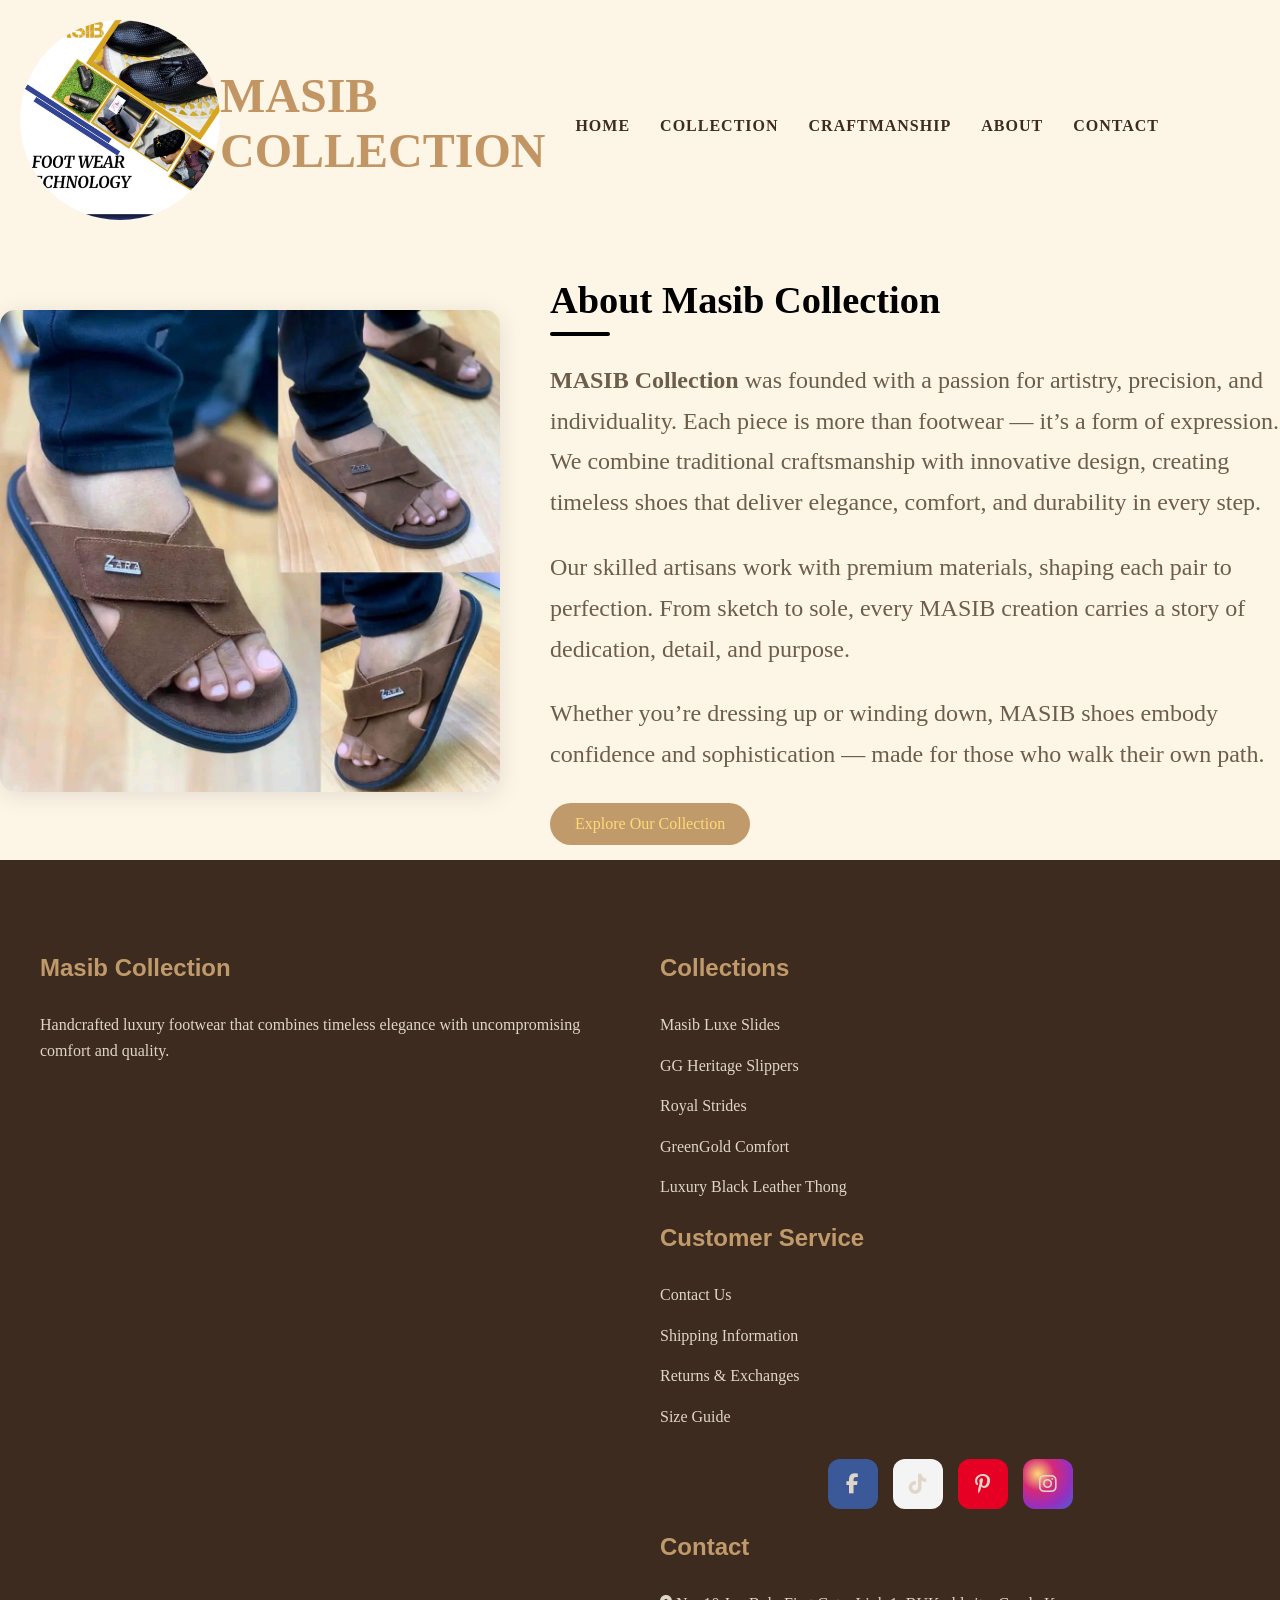
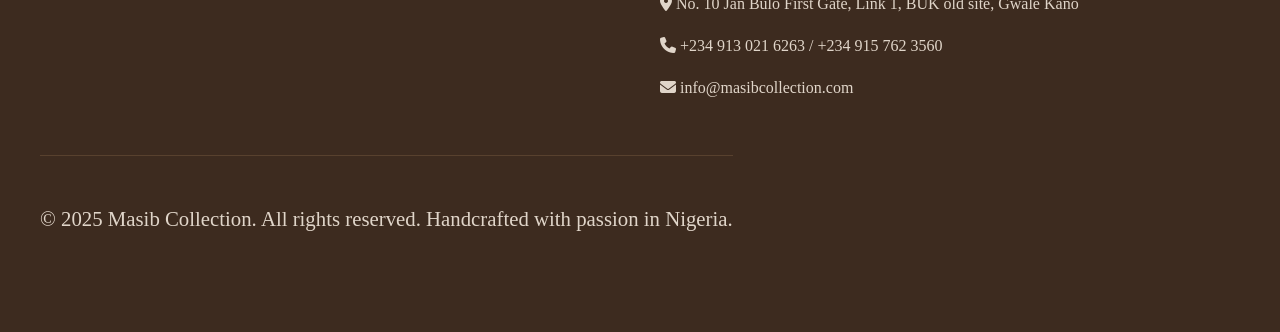
==== about.html @ 95a1f340 "Add files via upload" ====
<!DOCTYPE html>
<html lang="en">
<head>
  <meta charset="UTF-8">
  <meta name="viewport" content="width=device-width, initial-scale=1.0">
  <title>Masib Collection | Artisanal Handmade Shoes</title>
  <link rel="stylesheet" href="style.css">
  <link rel="stylesheet" href="https://cdnjs.cloudflare.com/ajax/libs/font-awesome/6.4.0/css/all.min.css">
</head>
<body class="bdy">
  <!-- HEADER SECTION -->
  <header id="home" class="top-header" role="banner">
    <a href="index.html" aria-label="Masib Collection home">
      <img src="logo3.jpg" alt="MASIB-COLLECTION LOGO" class="mcl">
    </a>

    <h1>MASIB<br>COLLECTION</h1>
    <nav role="navigation" aria-label="Main navigation">
      <ul>
        <li><a href="index.html">HOME</a></li>
        <li><a href="products.html">COLLECTION</a></li>
        <li><a href="craftmanship.html">CRAFTMANSHIP</a></li>
        <li><a href="about.html">ABOUT</a></li>
        <li><a href="contact.html">CONTACT</a></li>
      </ul>
    </nav><br><br>
    </header>

    <section class="about-section">
    <div class="about-container">
      <div class="story-image fade-in-left">
        <img src="zara.jpg" alt="Masib craftsmanship">
      </div>

      <div class="about-text fade-in-right">
        <h2>About Masib Collection</h2>
        <p>
          <strong>MASIB Collection</strong> was founded with a passion for artistry, precision, and individuality. Each piece is more than footwear — it’s a form of expression. 
          We combine traditional craftsmanship with innovative design, creating timeless shoes that deliver elegance, comfort, and durability in every step.
        </p>

        <p>
          Our skilled artisans work with premium materials, shaping each pair to perfection. From sketch to sole, every MASIB creation carries a story of dedication, detail, and purpose.
        </p>

        <p>
          Whether you’re dressing up or winding down, MASIB shoes embody confidence and sophistication — made for those who walk their own path.
        </p>

        <a href="products.html" class="btn">Explore Our Collection</a>
      </div>
    </div>
  </section>
  <!--FOOTER SECTION -->
<footer>
  <div class="footer-content">
    <div class="footer-column">
      <h3>Masib Collection</h3>
      <p>Handcrafted luxury footwear that combines timeless elegance with uncompromising comfort and quality.</p>
    </div>

    <div class="footer-column">
      <h3>Collections</h3>
      <ul>
        <li><a href="products.html">Masib Luxe Slides</a></li>
        <li><a href="products.html">GG Heritage Slippers</a></li>
        <li><a href="products.html">Royal Strides</a></li>
        <li><a href="products.html">GreenGold Comfort</a></li>
        <li><a href="products.html">Luxury Black Leather Thong</a></li>
      </ul>
   
    <div class="footer-column">
      <h3>Customer Service</h3>
      <ul>
        <li><a href="contact.html">Contact Us</a></li>
        <li><a href="contact.html">Shipping Information</a></li>
        <li><a href="contact.html">Returns &amp; Exchanges</a></li>
        <li><a href="contact.html">Size Guide</a></li>
      </ul>
    </div>

<div class="social-media">
<a href="#https://facebook.com/@your-username" class="social-box facebook" target="_blank" rel="noopener noreferrer" aria-label="Masib Collection on Facebook">
  <i class="fab fa-facebook-f" aria-hidden="true"></i>
</a>
  <a href="https://www.tiktok.com/@your-username" class="social-box tiktok" target="_blank" rel="noopener noreferrer" aria-label="Masib Collection on TikTok">
    <i class="fab fa-tiktok" aria-hidden="true"></i>
  </a>
  <a href="https://pinterest.com/your-username" class="social-box pinterest" target="_blank" rel="noopener noreferrer" aria-label="Masib Collection on Pinterest">
    <i class="fab fa-pinterest-p" aria-hidden="true"></i>
  </a>
  <a href="https://instagram.com/your-username" class="social-box instagram" target="_blank" rel="noopener noreferrer" aria-label="Masib Collection on Instagram">
    <i class="fab fa-instagram" aria-hidden="true"></i>
  </a>
</div>
    <div class="footer-column">
      <h3>Contact</h3>
      <p><i class="fas fa-map-marker-alt" aria-hidden="true"></i> No. 10 Jan Bulo First Gate, Link 1, BUK old site, Gwale Kano</p>
      <p><i class="fas fa-phone" aria-hidden="true"></i> +234 913 021 6263 / +234 915 762 3560</p>
      <p><i class="fas fa-envelope" aria-hidden="true"></i> info@masibcollection.com</p>
    </div>
  </div>
  <div class="footer-bottom">
    <div class="copyright">
      <p>&copy; 2025 Masib Collection. All rights reserved. Handcrafted with passion in Nigeria.</p>
    </div>
  </div>
</footer>
</body>
</html>
---- style.css ----
/* header & navigation section*/ 

.top-header {
    display: flex;
    flex-direction:  row:
    justify-content: space-between;
    align-items: center;
    padding: 20px;
    font-weight: bold;
    font-size: 1.5rem;
    color: #c29664;
}

nav ul {
    display: flex;
    flex-direction: row;
    list-style: none;
    margin: 0;
    padding: 0;
}

nav li {
    margin-left: 30px;
}

nav a {
    text-decoration: none;
    color: #3d2b1f;
    font-weight: 600;
    font-size: 16px;
    text-transform: uppercase;
    letter-spacing: 1px;
    transition: color 0.3s;
}

nav a:hover {
    color: #c19a6b;
}

.nav-icons a:hover {
    color: #c19a6b;
}
.nav-icons a {
    margin-left: 20px;
    font-size: 18px;
    color: #3d2b1f;
    transition: color 0.3s;
}

/* hero section */

.bdy {
    background-color: oldlace;
    min-height: 100vh;
    margin: 0;
}

.hero {
    min-height: 60vh;
    height: auto;
    display: flex;
    justify-content: center; /* horizontal */
    align-items: center; /* vertical */ 
    color: white;
    background-image: url('palm.jpg');
    background-size: cover;
    background-position: center;
    background-repeat: no-repeat;
    border-radius: 10px;
    flex-direction: column;
    position: relative;
    text-align: center;
    padding: 60px 20px;
}

.hero::before {
    content: "";
    position: absolute;
    top: 0; left: 0;
    width: 100%; height: 100%;
    background: rgba(0, 0, 0, 0.3);
    z-index: 1;
}

.hero-content {
    z-index: 2;
    max-width: 600px;
    padding: 20px;
}
.hero-content h2 {
    font-size: 3rem;
    font-family: Arial, Helvetica, sans-serif;
    font-weight: bold;
    font-style: italic;
    color: #c29664;
}

.hero-content p {
    font-size: 2rem;
    margin-bottom: 20px;
    font-weight: 900;
    font-family: 'Lucida Sans', 'Lucida Sans Regular', 'Lucida Grande', 'Lucida Sans Unicode', Geneva, Verdana, sans-serif;
    color: #c29664;
}

.hero-btn{
    background-color: #c29664;
    padding: 15px 40px;
    font-weight: 600;
    color: white;
    text-decoration: none;
    border-radius: 15px;
    letter-spacing: 2px;
    text-transform: uppercase;
    display: inline-block;
    border: 2px solid #c19a6b;
    transition: all 0.3s;
}

.hero-btn:hover {
    background: transparent;
    color: #c19a6b;
}

/* craftmanship section */
.craftmanship {
    padding: 100px 20px;
    background: #f8f4ef;
    text-align: center;
}

.section-title::after {
    content: '';
    position: absolute;
    width: 80px;
    height: 3px;
    background: #c19a6b;
    bottom: -10px;
    left: 50%;
    transform: translateX(-50%);
}

.section-title {
    font-family: 'arial', sans-serif;
    font-size: 3rem;
    margin-bottom: 15px;
    color: #3d2b1f;
    position: relative;
    display: inline-block;
}

.section-subtitle {
    font-size: 1.9rem;
    max-width: 700px;
    margin: 30px auto 60px;
    color: #6d5d4b;
    line-height: 1.8;
}

.process-steps {
    display: flex;
    justify-content: center;
    flex-wrap: wrap;
    gap: 40px;
    max-width: 1200px;
    margin: 0 auto;
}

.step {
    flex: 1;
    min-width: 250px;
    max-width: 350px;
    padding: 30px;
    background: white;
    border-radius: 5px;
    box-shadow: 0 5px 15px rgba(0, 0, 0, 0.05);
    transition: transform 0.3s;
}

.step:hover {
    transform: translateY(-10px);
}

.step-icon {
    font-size: 3rem;
    color: #c19a6b;
    margin-bottom: 20px;
}

.step-title {
    font-family: Impact, Haettenschweiler, 'Arial Narrow Bold', sans-serif;
    font-size: 1.8rem;
    margin-bottom: 15px;
    color: #3d2b1f;
}
.step-desc {
    color: #c19a6b;
    line-height: 1.3;
    font-size: 1.2rem;
    font-family: 'Lucida Sans', 'Lucida Sans Regular', 'Lucida Grande';
    font-weight: 200;
}

/* products section */
.sig-col {
    font-size: 3rem;
    text-align: center;
    font-family: Verdana, Geneva, Tahoma, sans-serif;
    margin-bottom: 15px;
    color: #3d2b1f;
}

.sig-col2 {
    font-size: 1.7rem;
    font-family: 'Segoe UI', Tahoma, Geneva, Verdana, sans-serif;
    text-align: center;
    margin-bottom: 15px;
    color: #c19a6b;
}

.style {
    min-height: 60vh;
    height: auto;
    display: flex;
    justify-content: center;
    align-items: center;
    color: #f8f4ef;
    background-image: url('ggc2.jpg');
    background-size: cover;
    background-position: center;
    background-repeat: no-repeat;
    border-radius: 10px;
    flex-direction: column;
    position: relative;
    text-align: center;
    margin-top: 100px;
    margin-bottom: 200px;
    padding: 60px 20px;
}

.style::before {
    content: "";
    position: absolute;
    top: 0; left: 0;
    width: 100%; height: 100%;
    background: rgba(0, 0, 0, 0.3);
    z-index: 1;
}

.style-content {
    z-index: 2;
    max-width: 600px;
    padding: 20px;
}

.style-h3 {
    font-size: 3rem;
    font-family: Arial, Helvetica, sans-serif;
    font-weight: bold;
    font-style: italic;
    color: #c29664;
}

.style-p {
    font-size: 2rem;
    margin-bottom: 20px;
    font-weight: 900;
    font-family: 'Lucida Sans', 'Lucida Sans Regular', 'Lucida Grande', 'Lucida Sans Unicode', Geneva, Verdana, sans-serif;
    color: #c29664;
}

.lts {
    background-color: #c29664;
    color: #f8f4ef;
    font-weight: bold;
    text-decoration: none;
    border-radius: 15px;
    padding: 15px 40px;
    display: inline-block;
    text-transform: uppercase;
    letter-spacing: 2px;
    border: 2px solid #c19a6b;
    transition: all 0.3s;
}

.lts:hover {
    background: transparent;
    color: #c19a6b;
}

.slide {
    min-height: 60vh;
    height: auto;
    display: flex;
    justify-content: center;
    align-items: center;
    color: #f8f4ef;
    background-image: url('brc2.jpg');
    background-size: cover;
    background-position: center;
    background-repeat: no-repeat;
    border-radius: 10px;
    flex-direction: column;
    position: relative;
    text-align: center;
    margin-top: 100px;
    margin-bottom: 200px;
    padding: 60px 20px;
}

.btm {
    background-color: #c29664;
    padding: 15px 40px;
    font-weight: 600;
    color: #f8f4ef;
    text-decoration: none;
    border-radius: 15px;
    text-transform: uppercase;
    letter-spacing: 2px;
    border: 2px solid #c19a6b;
    transition: all 0.3s;
    display: inline-block;
}

.btm:hover {
    background: transparent;
    color: #c19a6b;
}
.slide::before {
    content: "";
    position: absolute;
    top: 0; left: 0;
    width: 100%; height: 100%;
    background: rgba(0, 0, 0, 0.3);
    z-index: 1;
}

.slide-content {
    z-index: 2;
    max-width: 600px;
    padding: 20px;
}

.luxe {
    min-height: 60vh;
    height: auto;
    display: flex;
    justify-content: center;
    align-items: center;
    color: #f8f4ef;
    background-image: url('hms.jpg');
    background-size: cover;
    background-position: center;
    background-repeat: no-repeat;
    border-radius: 10px;
    flex-direction: column;
    position: relative;
    text-align: center;
    margin-bottom: 200px;
    margin-top: 100px;
    padding: 60px 20px;
}

.luxe::before {
    content: "";
    position: absolute;
    top: 0; left: 0;
    width: 100%; height: 100%;
    background: rgba(0, 0, 0, 0.3);
    z-index: 1;
}

.luxe-content {
    z-index: 2;
    max-width: 600px;
    padding: 20px;
}

/* buttons shared styles already defined above (bth, btm, lts) */

.about {
    padding: 100px 200px;
    background: #f8f4ef;
}

.about-content {
   display: flex;
   align-items: center;
   max-width: 1200px;
   margin: 60px auto 0;
   gap: 60px;
   flex-wrap: wrap;
}

.about-image {
    flex: 1;
    height: 500px;
    background: url('zara.jpg') center/cover no-repeat;
    border-radius: 15px;
    box-shadow: 0 10px 30px rgba(0, 0, 0, 0.1);
}

.about-text {
    flex: 1;
    min-width: 300px;
}

.about-text h3 {
    font-family: 'Times New Roman', Times, serif;
    font-size: 3rem;
    margin-bottom: 30px;
    color: #3d2b1f;
}

.about-text p {
    color: #6d5d4b;
    line-height: 1.8;
    margin-bottom: 30px;
    font-size: 1.5rem;
}

.our {
    border-radius: 15px;
    background: #c19a6b;
    color: white;
    letter-spacing: 2px;
    border: 2px solid #c19a6b;
    transition: all 0.3s;
    text-decoration: none;
    font-weight: 600;
    text-transform: uppercase;
    padding: 15px 40px;
    display: inline-block;
}

.our:hover {
    background: transparent;
    color: #c19a6b;
}

.mcl{
    width: 200px;
    height: 200px;
    border-radius: 50%;
    object-fit: cover;
}

/* FOOTER */
footer {
    background: #3d2b1f;
    color: #e0d5c9;
    padding: 70px 20px 30px;
}

.footer-content {
    display: flex;
    flex-wrap: wrap;
    justify-content: space-between;
    max-width: 1200px;
    margin: 0 auto;
    gap: 40px;
    padding-bottom: 50px;
}

.footer-column {
    flex: 1;
    min-width: 250px;
}

.footer-column h3 {
    font-family: 'Segoe UI', Tahoma, Geneva, Verdana, sans-serif;
    font-size: 1.5rem;
    margin-bottom: 30px;
    color: #c19a6b;
}

.footer-column p, .footer-column li {
   margin-bottom: 15px;
   line-height: 1.6;
}

.footer-column ul {
    list-style: none;
    padding: 0;
}

.footer-column a {
    color: #e0d5c9;
    text-decoration: none;
    transition: color 0.3s;
}
.footer-column a:hover {
    color: #c19a6b;
}

.social-media {
  display: flex;
  justify-content: center;
  gap: 15px;
  margin-top: 30px;
}

.social-box {
  width: 50px;
  height: 50px;
  border-radius: 12px;
  background-color: #f4f4f4;
  display: flex;
  justify-content: center;
  align-items: center;
  text-decoration: none;
  font-size: 20px;
  transition: all 0.3s ease;
  color: #fff;
}

.facebook { background-color: #3b5998; }
.twitter { background-color: #00acee; }
.pinterest { background-color: #e60023; }
.instagram { background: radial-gradient(circle at 30% 30%, #feda75, #d62976, #962fbf, #4f5bd5); }

.social-box:hover {
  transform: scale(1.1);
  box-shadow: 0 8px 20px rgba(0, 0, 0, 0.2);
}

.copyright {
    text-align: center;
    padding-top: 30px;
    border-top: 1px solid rgba(193, 154, 107, 0.2);
    max-width: 1200px;
    margin: 0 auto;
    font-size: 1.3rem;
}

 /* COLLECTION SECTION */
        .collection-header > h2 {
            font-size: 2.5rem;
            text-align: center;
            color: #c19a6b;
            font-weight: 700;
            font-family: 'Franklin Gothic Medium', 'Arial Narrow', Arial, sans-serif;
            margin-bottom: 0px;
            text-transform: uppercase;
            opacity: 0;
            transform: translateY(0);
            animation: slidefade 1s ease forwards;
            animation-delay: 1s;
        }

        @keyframes slidefade{
            to{
                opacity: 1;
                transform: translateY(0);
            }
        }

        .collection-header > h4 {
            color: #3d2b1f;
            font-size: 1.5rem;
            font-weight: 300;
            font-family: 'Segoe UI', Tahoma, Geneva, Verdana, sans-serif;
            text-align: center;
            margin-bottom: opx;
            opacity: 0;
            transform: translateY(20px);
            animation: slidefade 1s ease forwards;
            animation-delay: 0.5s;
        }

        .product-grid {
  display: grid;
  grid-template-columns: repeat(auto-fit, minmax(230px, 1fr));
  gap: 30px;
  max-width: 1100px;
  margin: 0 auto;
}

.product-card {
  background: #c9a67d;
  border-radius: 20px;
  box-shadow: 0 2px 10px rgba(0,0,0,0.08);
  overflow: hidden;
  transition: transform 0.3s ease, box-shadow 0.3s ease;
}

.product-card:hover {
  transform: translateY(-5px);
  box-shadow: 0 4px 18px rgba(0,0,0,0.15);
}

.product-card img {
  width: 100%;
  height: 500px;
  object-fit: cover;
  transition: transform 0.4s ease;
}

.product-card img:hover {
  transform: scale(1.05);
}

.product-card h3 {
  font-size: 2rem;
  color: #4e7a8e;
  margin-top: 12px;
  text-align: center;
  font-family: 'Gill Sans', 'Gill Sans MT', Calibri, 'Trebuchet MS', sans-serif;
  font-weight: 400;
  font-style: ;
}

.product-card .price {
  color: #4e7a8e;
  margin: 5px 0 10px;
  text-align: center;
  font-family: 'Segoe UI', Tahoma, Geneva, Verdana, sans-serif;
  font-weight: 300;
}

.product-card button {
  background: #001f3f;
  color: #4e7a8e;
  border: none;
  padding: 10px 0;
  width: 100%;
  border-radius: 0 0 15px 15px;
  cursor: pointer;
  font-weight: 500;
  transition: background 0.3s ease;
}

.product-card button:hover {
  background: #00acee;
}

/* ========== CRAFTSMANSHIP SECTION ========== */
.craftsmanship {
  background: linear-gradient(to right, #fff, #f7f5f0);
  padding: 80px 10%;
  animation: fadeUp 1.3s ease-in-out;
}

.craft-container {
  display: grid;
  grid-template-columns: repeat(auto-fit, minmax(380px, 1fr));
  gap: 50px;
  align-items: center;
}

/* TEXT SECTION */
.craft-text h2 {
  font-size: 2.4rem;
  letter-spacing: 3px;
  color: #111;
  position: relative;
  margin-bottom: 20px;
}

.craft-text h2::after {
  content: "";
  width: 70px;
  height: 3px;
  background: #e0a106;
  position: absolute;
  bottom: -8px;
  left: 0;
}

.craft-text p {
  color: #444;
  line-height: 1.8;
  margin-top: 15px;
  font-size: 1rem;
  text-align: justify;
}

.learn-btn {
  display: inline-block;
  background: #111;
  color: #fff;
  border: none;
  padding: 12px 30px;
  border-radius: 25px;
  margin-top: 25px;
  font-size: 1rem;
  font-weight: 500;
  cursor: pointer;
  transition: all 0.4s ease;
}

/* Button hover & responsive behavior */
.learn-btn:hover,
.learn-btn:focus {
  background: #e0a106;
  color: #111;
  transform: scale(1.07);
  box-shadow: 0 0 15px rgba(224,161,6,0.4);
}

.learn-btn:active {
  transform: scale(0.98);
}

/* IMAGE SECTION */
.craft-image img {
  width: 100%;
  border-radius: 14px;
  box-shadow: 0 4px 18px rgba(0,0,0,0.15);
  transition: transform 0.6s ease, box-shadow 0.6s ease;
}

.craft-image img:hover {
  transform: scale(1.05);
  box-shadow: 0 6px 20px rgba(0,0,0,0.25);
}

/* Animation */
@keyframes fadeUp {
  from { opacity: 0; transform: translateY(40px); }
  to { opacity: 1; transform: translateY(0); }
}

/* RESPONSIVE DESIGN */
@media (max-width: 768px) {
  .craftsmanship {
    padding: 60px 6%;
  }

  .craft-text h2 {
    font-size: 1.8rem;
    text-align: center;
  }

  .craft-text h2::after {
    left: 50%;
    transform: translateX(-50%);
  }

  .craft-text p {
    font-size: 0.95rem;
    line-height: 1.7;
  }

  .learn-btn {
    display: block;
    margin: 25px auto 0;
    padding: 12px 40px;
    font-size: 0.95rem;
  }

  .craft-image img {
    border-radius: 50px;
  }
}

Masroor 1, [11/5/2025 8:02 AM]
<section class="about-section">
    <div class="about-container">
      <div class="about-image fade-in-left">
        <img src="hfc.jpg" alt="Masib craftsmanship">
      </div>

      <div class="about-text fade-in-right">
        <h2>About Masib Collection</h2>
        <p>
          <strong>MASIB Collection</strong> was founded with a passion for artistry, precision, and individuality. Each piece is more than footwear — it’s a form of expression. 
          We combine traditional craftsmanship with innovative design, creating timeless shoes that deliver elegance, comfort, and durability in every step.
        </p>

        <p>
          Our skilled artisans work with premium materials, shaping each pair to perfection. From sketch to sole, every MASIB creation carries a story of dedication, detail, and purpose.
        </p>

        <p>
          Whether you’re dressing up or winding down, MASIB shoes embody confidence and sophistication — made for those who walk their own path.
        </p>

        <a href="products.html" class="btn">Explore Our Collection</a>
      </div>
    </div>
  </section>

/* === ABOUT PAGE STYLING === */

.about-section {
  padding: 80px 10%;
  background: #fff;
  color: #111;
  overflow: hidden;
}

.about-container {
  display: flex;
  flex-wrap: wrap;
  align-items: center;
  gap: 50px;
}

.story-image img {
  width: 100%;
  max-width: 500px;
  border-radius: 15px;
  box-shadow: 0 4px 25px rgba(0,0,0,0.1);
}

.about-text {
  flex: 1;
  min-width: 300px;
}

.about-text h2 {
  font-size: 2.4em;
  margin-bottom: 20px;
  color: #000;
  position: relative;
  animation: fadeDown 1s ease forwards;
}

.about-text h2::after {
  content: '';
  display: block;
  width: 60px;
  height: 4px;
  background: #000;
  margin-top: 10px;
  border-radius: 2px;
}

.about-text p {
  line-height: 1.7;
  margin-bottom: 18px;
  opacity: 0;
  animation: fadeUp 1s ease forwards;
}

.about-text p:nth-of-type(1) { animation-delay: 0.3s; }
.about-text p:nth-of-type(2) { animation-delay: 0.6s; }
.about-text p:nth-of-type(3) { animation-delay: 0.9s; }

.btn {
  display: inline-block;
  padding: 12px 25px;
  background: #c19a6b;
  color: #feda75;
  text-decoration: none;
  border-radius: 25px;
  margin-top: 10px;
  margin-bottom: 15px;
  opacity: 0;
  transform: translateY(20px);
  animation: fadeUp 1s ease forwards;
  animation-delay: 1.2s;
}

.btn:hover {
  background: #333;
  transform: scale(1.05);
  transition: 0.3s;
}

/* === ANIMATIONS === */

@keyframes fadeInLeft {
  from { opacity: 0; transform: translateX(-60px); }
  to { opacity: 1; transform: translateX(0); }
}

@keyframes fadeInRight {
  from { opacity: 0; transform: translateX(60px); }
  to { opacity: 1; transform: translateX(0); }
}

@keyframes fadeUp {
  from { opacity: 0; transform: translateY(30px); }
  to { opacity: 1; transform: translateY(0); }
}

@keyframes fadeDown {
  from { opacity: 0; transform: translateY(-30px); }
  to { opacity: 1; transform: translateY(0); }
}

/* Animation Classes */
.fade-in-left {
  opacity: 0;
  animation: fadeInLeft 1.2s ease forwards;
}

.fade-in-right {
  opacity: 0;
  animation: fadeInRight 1.2s ease forwards;
  animation-delay: 0.3s;
}

/* Responsive */
@media (max-width: 768px) {
  .about-container {
    flex-direction: column;
    text-align: center;
  }

  .about-text h2::after {
    margin: 10px auto;
  }
}

/* ===== CONTACT SECTION ===== */
.contact-section {
  padding: 80px 10%;
  display: flex;
  flex-wrap: wrap;
  justify-content: center;
  align-items: flex-start;
  background: linear-gradient(135deg, #fff 40%, #f1f1f1);
  animation: fadeIn 1s ease forwards;
}

.contact-container {
  display: flex;
  flex-wrap: wrap;
  justify-content: space-between;
  width: 100%;
  max-width: 1100px;
  gap: 40px;
}

/* ===== INFO SECTION ===== */
.contact-info {
  flex: 1;
  min-width: 300px;
  animation: slideInLeft 1s ease forwards;
}

.contact-info h2 {
  font-size: 2em;
  margin-bottom: 15px;
  color: #111;
}

.contact-info p {
  line-height: 1.6;
  margin-bottom: 20px;
}

.contact-details p {
  margin-bottom: 10px;
  display: flex;
  align-items: center;
}

.contact-details i {
  margin-right: 10px;
  color: #b48b4e;
}

.contact-links a {
  color: #333;
  font-size: 1.5em;
  margin-right: 15px;
  transition: 0.3s ease;
}

.contact-links a:hover {
  color: #b48b4e;
  transform: scale(1.1);
}

/* ===== FORM SECTION ===== */
.contact-form {
  flex: 1;
  min-width: 300px;
  background: #fff;
  padding: 30px;
  border-radius: 12px;
  box-shadow: 0 4px 20px rgba(0, 0, 0, 0.08);
  animation: slideInRight 1s ease forwards;
}

.contact-form form {
  display: flex;
  flex-direction: column;
}

.contact-form input,
.contact-form textarea {
  margin-bottom: 15px;
  padding: 12px;
  border: 1px solid #ccc;
  border-radius: 8px;
  font-size: 1em;
  width: 100%;
}

.contact-form button {
  background: #b48b4e;
  color: #fff;
  border: none;
  padding: 12px;
  border-radius: 8px;
  font-size: 1em;
  cursor: pointer;
  transition: 0.3s ease;
}

.contact-form button:hover {
  background: #96753c;
  transform: translateY(-2px);
}

/* ===== ANIMATIONS ===== */
@keyframes fadeIn {
  from { opacity: 0; }
  to { opacity: 1; }
}

@keyframes slideInLeft {
  from { transform: translateX(-50px); opacity: 0; }
  to { transform: translateX(0); opacity: 1; }
}

@keyframes slideInRight {
  from { transform: translateX(50px); opacity: 0; }
  to { transform: translateX(0); opacity: 1; }
}

/* ===== RESPONSIVE ===== */
@media (max-width: 768px) {
  .contact-section {
    padding: 60px 5%;
  }
  .contact-container {
    flex-direction: column;
  }
}
    
/* RESPONSIVE */

/* Large tablets / small desktops */
@media (max-width: 1100px) {
    .top-header {
        flex-direction: column;
        align-items: center;
        gap: 12px;
        padding: 12px 5%;
    }

    nav ul {
        flex-direction: row;
        flex-wrap: wrap;
        justify-content: center;
    }

    nav li {
        margin-left: 20px;
    }

    section {
        padding: 80px 5% 40px;
    }

    .hero, .style, .slide, .luxe {
        padding: 40px 20px;
    }

    .about {
        padding: 60px 20px;
    }

    .about-content {
        gap: 30px;
    }

    .footer-content {
        padding-bottom: 40px;
    }
}

/* Tablets and mobile landscape */
@media (max-width: 768px) {
    .top-header {
        padding: 10px 4%;
    }

    nav ul {
        flex-direction: column;
        align-items: center;
        gap: 10px;
    }

    nav li {
        margin-left: 0;
    }

    .hero-content h2 { font-size: 2rem; }
    .hero-content p { font-size: 1.25rem; }

    .section-title { font-size: 2.2rem; }
    .section-subtitle { font-size: 1.1rem; }

    .process-steps {
        flex-direction: column;
        gap: 20px;
        padding: 0 20px;
    }

    .about {
        padding: 40px 16px;
    }

    .about-image {
        height: 320px;
    }

    .mcl {
        width: 140px;
        height: 140px;
    }

    .footer-content {
        flex-direction: column;
        align-items: center;
        gap: 30px;
    }
}

/* Small phones */
@media (max-width: 480px) {
    .top-header h1 { font-size: 1.1rem; text-align: center; }
    nav a { font-size: 14px; }
    .hero-content h2 { font-size: 1.6rem; }
    .hero-content p { font-size: 1rem; }
    .section-title { font-size: 1.6rem; }
    .section-subtitle { font-size: 1rem; max-width: 320px; }
    .about { padding: 30px 12px; }
    .about-content { gap: 20px; margin-top: 30px; }
    .mcl { width: 100px; height: 100px; }
    .footer-column h3 { font-size: 1.2rem; }
    .copyright {
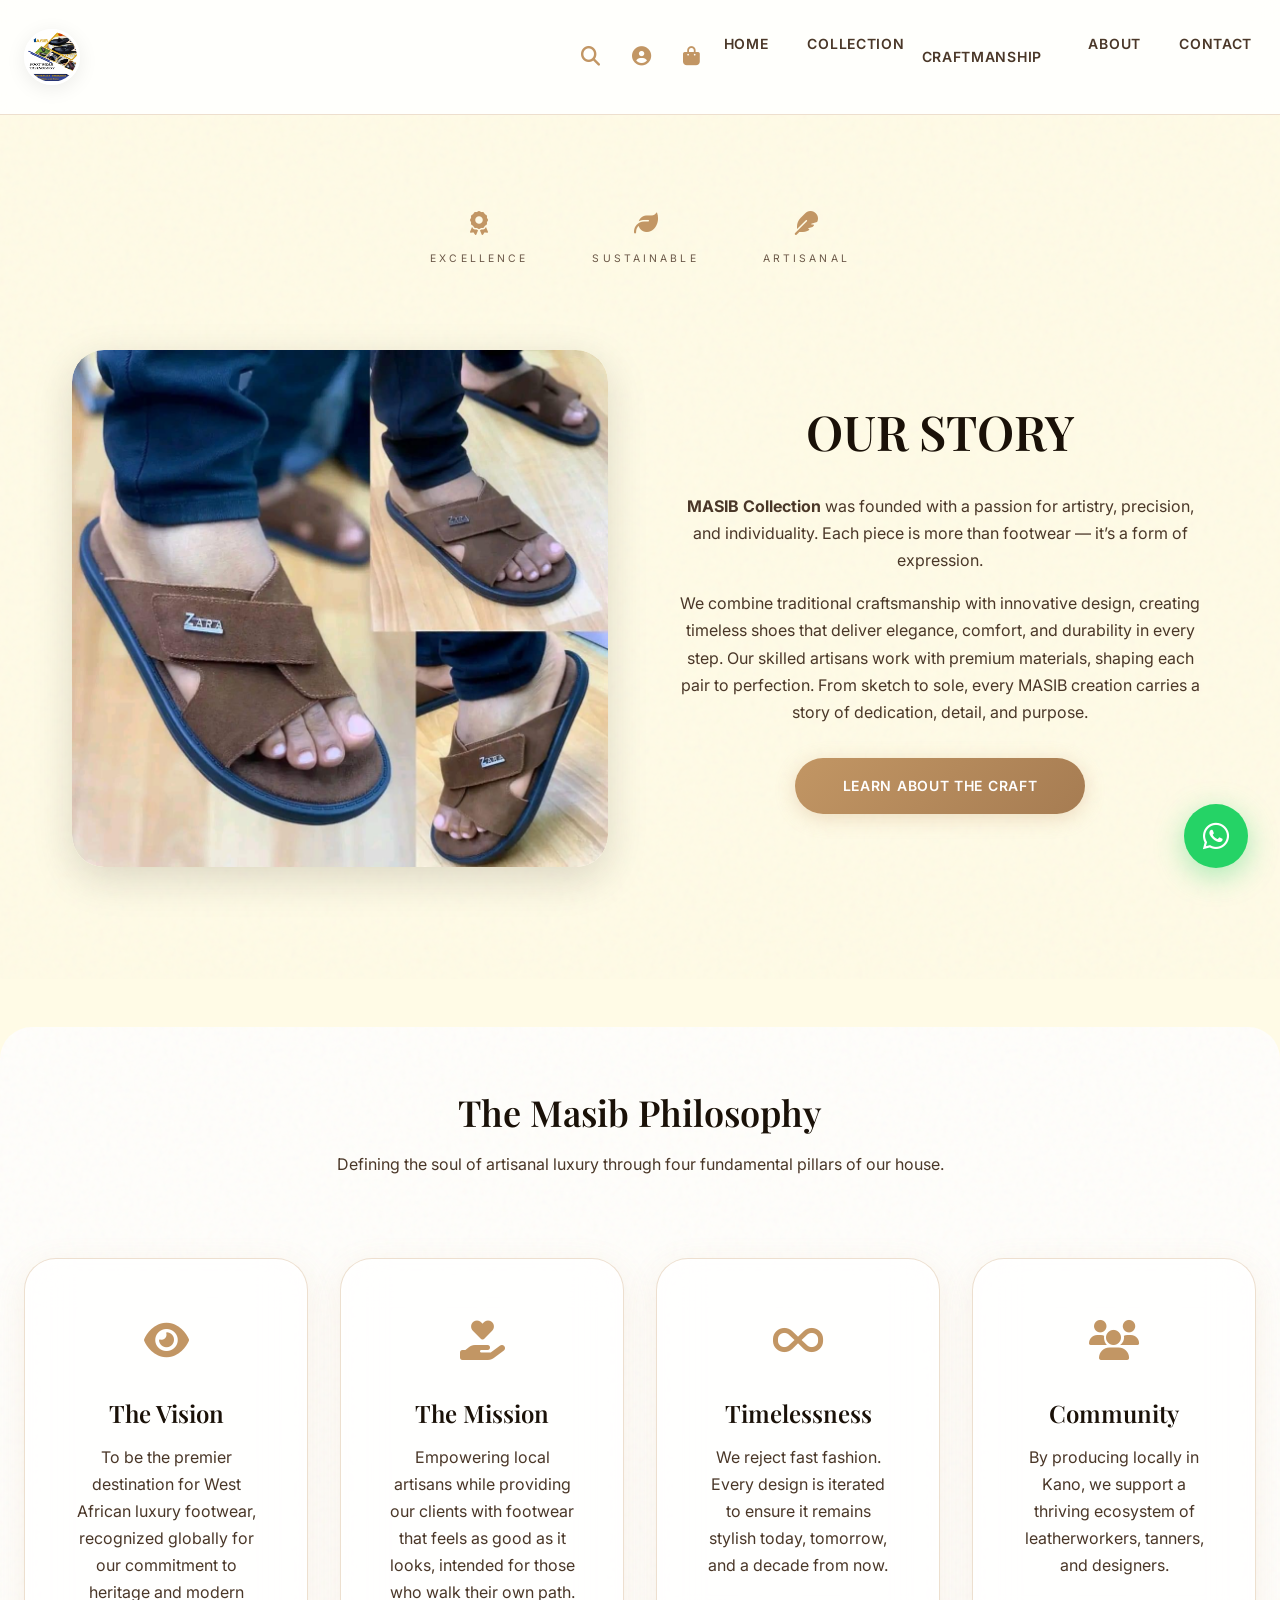
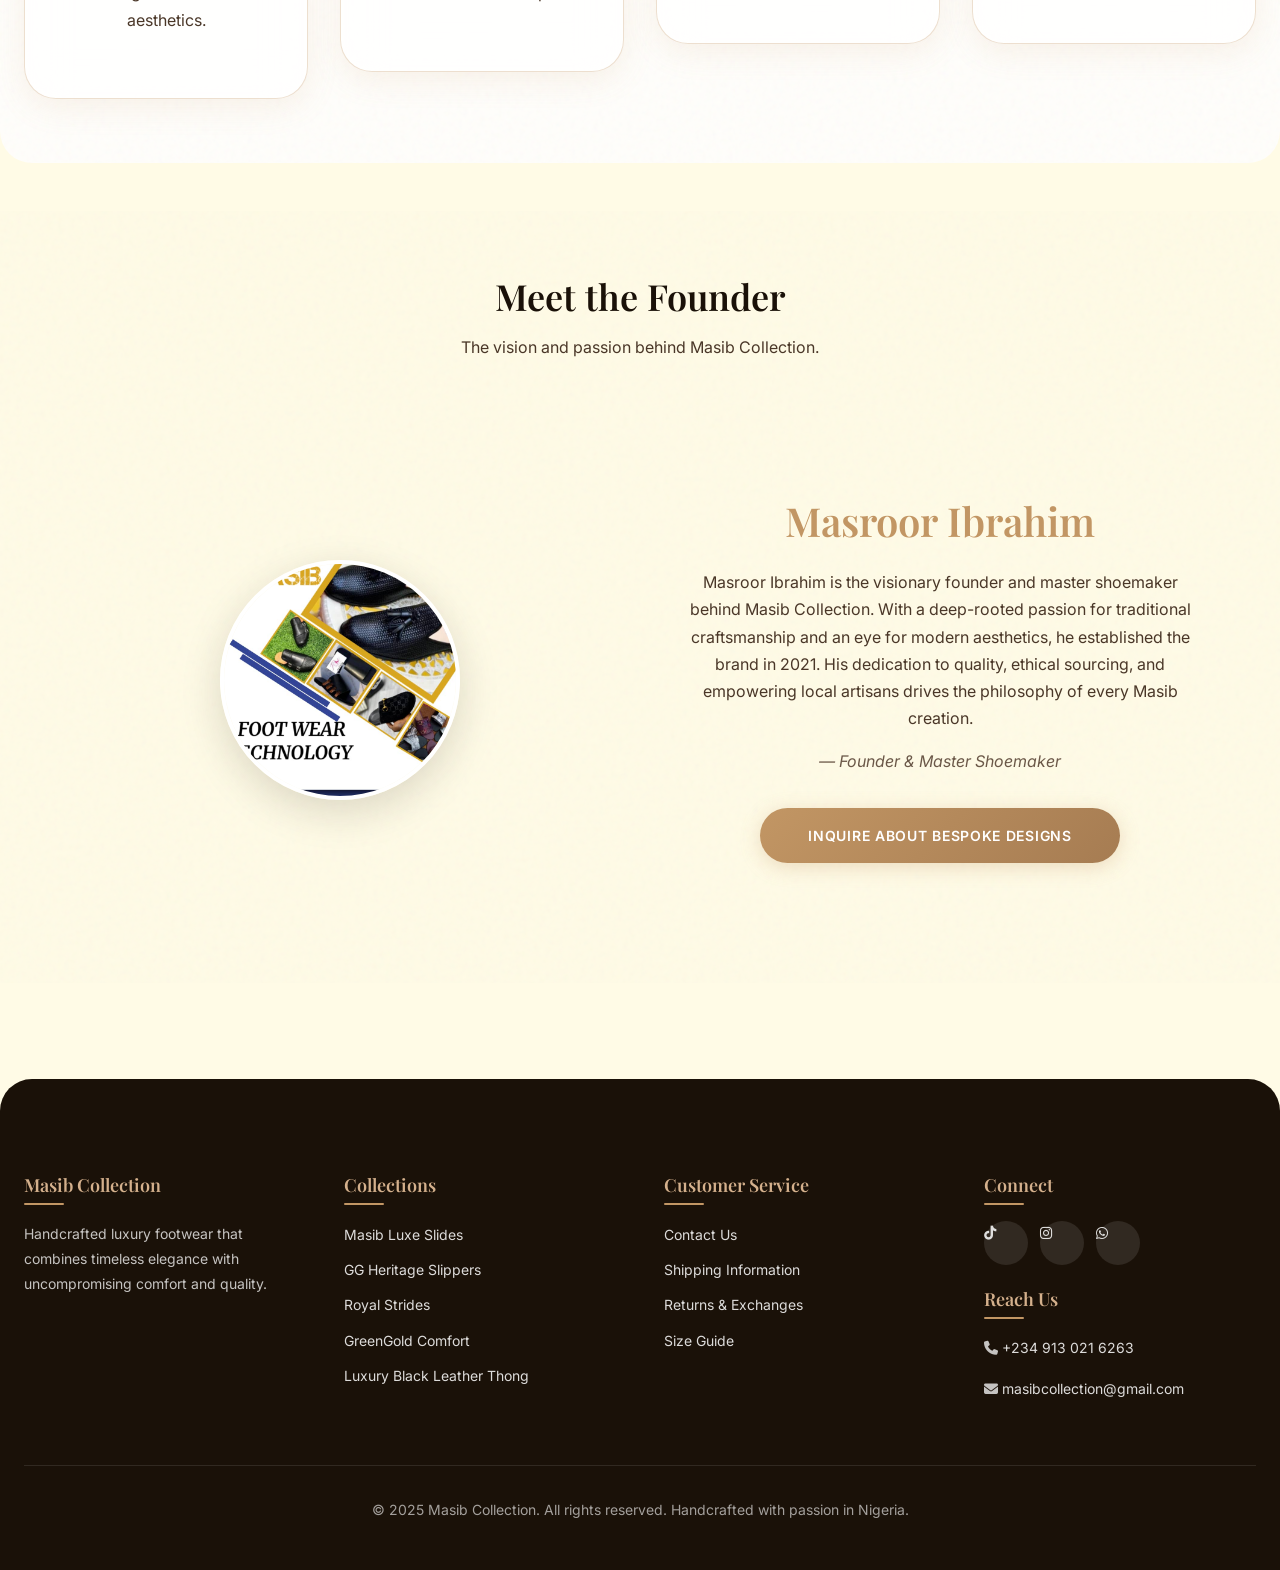
==== commit 10c8925e: "Initial commit: Luxury design and mobile responsiveness updates" ====
--- a/about.html
+++ b/about.html
@@ -1,111 +1,191 @@
-
-<!DOCTYPE html>
-<html lang="en">
-<head>
-  <meta charset="UTF-8">
-  <meta name="viewport" content="width=device-width, initial-scale=1.0">
-  <title>Masib Collection | Artisanal Handmade Shoes</title>
-  <link rel="stylesheet" href="style.css">
-  <link rel="stylesheet" href="https://cdnjs.cloudflare.com/ajax/libs/font-awesome/6.4.0/css/all.min.css">
-</head>
-<body class="bdy">
-  <!-- HEADER SECTION -->
-  <header id="home" class="top-header" role="banner">
-    <a href="index.html" aria-label="Masib Collection home">
-      <img src="logo3.jpg" alt="MASIB-COLLECTION LOGO" class="mcl">
-    </a>
-
-    <h1>MASIB<br>COLLECTION</h1>
-    <nav role="navigation" aria-label="Main navigation">
-      <ul>
-        <li><a href="index.html">HOME</a></li>
-        <li><a href="products.html">COLLECTION</a></li>
-        <li><a href="craftmanship.html">CRAFTMANSHIP</a></li>
-        <li><a href="about.html">ABOUT</a></li>
-        <li><a href="contact.html">CONTACT</a></li>
-      </ul>
-    </nav><br><br>
-    </header>
-
-    <section class="about-section">
-    <div class="about-container">
-      <div class="story-image fade-in-left">
-        <img src="zara.jpg" alt="Masib craftsmanship">
-      </div>
-
-      <div class="about-text fade-in-right">
-        <h2>About Masib Collection</h2>
-        <p>
-          <strong>MASIB Collection</strong> was founded with a passion for artistry, precision, and individuality. Each piece is more than footwear — it’s a form of expression. 
-          We combine traditional craftsmanship with innovative design, creating timeless shoes that deliver elegance, comfort, and durability in every step.
-        </p>
-
-        <p>
-          Our skilled artisans work with premium materials, shaping each pair to perfection. From sketch to sole, every MASIB creation carries a story of dedication, detail, and purpose.
-        </p>
-
-        <p>
-          Whether you’re dressing up or winding down, MASIB shoes embody confidence and sophistication — made for those who walk their own path.
-        </p>
-
-        <a href="products.html" class="btn">Explore Our Collection</a>
-      </div>
-    </div>
-  </section>
-  <!--FOOTER SECTION -->
-<footer>
-  <div class="footer-content">
-    <div class="footer-column">
-      <h3>Masib Collection</h3>
-      <p>Handcrafted luxury footwear that combines timeless elegance with uncompromising comfort and quality.</p>
-    </div>
-
-    <div class="footer-column">
-      <h3>Collections</h3>
-      <ul>
-        <li><a href="products.html">Masib Luxe Slides</a></li>
-        <li><a href="products.html">GG Heritage Slippers</a></li>
-        <li><a href="products.html">Royal Strides</a></li>
-        <li><a href="products.html">GreenGold Comfort</a></li>
-        <li><a href="products.html">Luxury Black Leather Thong</a></li>
-      </ul>
-   
-    <div class="footer-column">
-      <h3>Customer Service</h3>
-      <ul>
-        <li><a href="contact.html">Contact Us</a></li>
-        <li><a href="contact.html">Shipping Information</a></li>
-        <li><a href="contact.html">Returns &amp; Exchanges</a></li>
-        <li><a href="contact.html">Size Guide</a></li>
-      </ul>
-    </div>
-
-<div class="social-media">
-<a href="#https://facebook.com/@your-username" class="social-box facebook" target="_blank" rel="noopener noreferrer" aria-label="Masib Collection on Facebook">
-  <i class="fab fa-facebook-f" aria-hidden="true"></i>
-</a>
-  <a href="https://www.tiktok.com/@your-username" class="social-box tiktok" target="_blank" rel="noopener noreferrer" aria-label="Masib Collection on TikTok">
-    <i class="fab fa-tiktok" aria-hidden="true"></i>
-  </a>
-  <a href="https://pinterest.com/your-username" class="social-box pinterest" target="_blank" rel="noopener noreferrer" aria-label="Masib Collection on Pinterest">
-    <i class="fab fa-pinterest-p" aria-hidden="true"></i>
-  </a>
-  <a href="https://instagram.com/your-username" class="social-box instagram" target="_blank" rel="noopener noreferrer" aria-label="Masib Collection on Instagram">
-    <i class="fab fa-instagram" aria-hidden="true"></i>
-  </a>
-</div>
-    <div class="footer-column">
-      <h3>Contact</h3>
-      <p><i class="fas fa-map-marker-alt" aria-hidden="true"></i> No. 10 Jan Bulo First Gate, Link 1, BUK old site, Gwale Kano</p>
-      <p><i class="fas fa-phone" aria-hidden="true"></i> +234 913 021 6263 / +234 915 762 3560</p>
-      <p><i class="fas fa-envelope" aria-hidden="true"></i> info@masibcollection.com</p>
-    </div>
-  </div>
-  <div class="footer-bottom">
-    <div class="copyright">
-      <p>&copy; 2025 Masib Collection. All rights reserved. Handcrafted with passion in Nigeria.</p>
-    </div>
-  </div>
-</footer>
-</body>
-</html>
+<!DOCTYPE html>
+<html lang="en">
+<head>
+  <meta charset="UTF-8">
+  <meta name="viewport" content="width=device-width, initial-scale=1.0">
+  <title>Masib Collection | Artisanal Handmade Shoes</title>
+  <link rel="stylesheet" href="style.css">
+  <link rel="stylesheet" href="https://cdnjs.cloudflare.com/ajax/libs/font-awesome/6.4.0/css/all.min.css">
+  <script src="main.js" defer></script>
+</head>
+<body class="bdy">
+  <!-- HEADER SECTION -->
+  <header id="home" class="top-header" role="banner">
+    <a href="index.html" class="logo" aria-label="Masib Collection home">
+      <img src="logo3.jpg" alt="MASIB-COLLECTION LOGO" class="mcl logo-circle">
+    </a>
+
+    <!-- Premium Luxury Icons Middle -->
+    <div class="mid-nav-icons">
+      <a href="products.html" aria-label="Search Collection"><i class="fas fa-search"></i></a>
+      <a href="contact.html" aria-label="My Account"><i class="fas fa-user-circle"></i></a>
+      <a href="products.html" aria-label="Shopping Bag"><i class="fas fa-shopping-bag"></i></a>
+    </div>
+
+    <nav class="main-nav" role="navigation">
+      <button class="hamburger" type="button" aria-expanded="false">
+        <span class="bar"></span>
+        <span class="bar"></span>
+        <span class="bar"></span>
+      </button>
+      <ul class="nav-links">
+        <li><a href="home.html">HOME</a></li>
+        <li><a href="products.html">COLLECTION</a></li>
+        <li><a href="craftmanship.html">CRAFTMANSHIP</a></li>
+        <li><a href="about.html">ABOUT</a></li>
+        <li><a href="contact.html">CONTACT</a></li>
+      </ul>
+    </nav>
+  </header>
+
+ <!-- ===== ABOUT HERO SECTION ===== -->
+<section class="section-container artisanal-texture" style="padding-top: var(--space-12);">
+  <!-- Luxury Design Badges -->
+  <div class="hero-badges">
+    <div style="text-align: center;">
+      <i class="fas fa-award" style="color: var(--primary); font-size: 1.5rem; display: block; margin-bottom: 0.5rem;"></i>
+      <span style="font-size: 0.65rem; letter-spacing: 0.3em; text-transform: uppercase; color: var(--text-muted);">Excellence</span>
+    </div>
+    <div style="text-align: center;">
+      <i class="fas fa-leaf" style="color: var(--primary); font-size: 1.5rem; display: block; margin-bottom: 0.5rem;"></i>
+      <span style="font-size: 0.65rem; letter-spacing: 0.3em; text-transform: uppercase; color: var(--text-muted);">Sustainable</span>
+    </div>
+    <div style="text-align: center;">
+      <i class="fas fa-feather" style="color: var(--primary); font-size: 1.5rem; display: block; margin-bottom: 0.5rem;"></i>
+      <span style="font-size: 0.65rem; letter-spacing: 0.3em; text-transform: uppercase; color: var(--text-muted);">Artisanal</span>
+    </div>
+  </div>
+
+  <div class="split-content">
+    <div class="split-image reveal-image">
+      <img src="zara.jpg" alt="Masib craftsmanship" style="border-radius: var(--radius-lg);">
+    </div>
+    <div class="split-text text-box">
+      <h2 class="reveal-title" style="font-size: 3rem; margin-bottom: 2rem;">OUR STORY</h2>
+      <p class="reveal-text"><strong>MASIB Collection</strong> was founded with a passion for artistry, precision, and individuality. Each piece is more than footwear — it’s a form of expression.</p>
+      <p class="reveal-text">We combine traditional craftsmanship with innovative design, creating timeless shoes that deliver elegance, comfort, and durability in every step. Our skilled artisans work with premium materials, shaping each pair to perfection. From sketch to sole, every MASIB creation carries a story of dedication, detail, and purpose.</p>
+      <div style="margin-top: 2rem;">
+        <a href="craftmanship.html" class="btn">Learn about the craft</a>
+      </div>
+    </div>
+  </div>
+</section>
+
+<!-- ===== PHILOSOPHY GRID SECTION ===== -->
+<section class="section-container artisanal-texture" style="background: var(--bg-surface); border-radius: var(--radius-lg); margin-top: var(--space-8);">
+  <div class="text-box" style="max-width: 800px; margin-bottom: 5rem;">
+    <h2 class="section-title">The Masib Philosophy</h2>
+    <p class="section-subtitle">Defining the soul of artisanal luxury through four fundamental pillars of our house.</p>
+  </div>
+
+  <div class="grid-container">
+    <div class="glass-card" style="padding: var(--space-8);">
+      <div style="font-size: 2.5rem; color: var(--primary); margin-bottom: 1.5rem;"><i class="fas fa-eye"></i></div>
+      <h3>The Vision</h3>
+      <p>To be the premier destination for West African luxury footwear, recognized globally for our commitment to heritage and modern aesthetics.</p>
+    </div>
+
+    <div class="glass-card" style="padding: var(--space-8);">
+      <div style="font-size: 2.5rem; color: var(--primary); margin-bottom: 1.5rem;"><i class="fas fa-hand-holding-heart"></i></div>
+      <h3>The Mission</h3>
+      <p>Empowering local artisans while providing our clients with footwear that feels as good as it looks, intended for those who walk their own path.</p>
+    </div>
+
+    <div class="glass-card" style="padding: var(--space-8);">
+      <div style="font-size: 2.5rem; color: var(--primary); margin-bottom: 1.5rem;"><i class="fas fa-infinity"></i></div>
+      <h3>Timelessness</h3>
+      <p>We reject fast fashion. Every design is iterated to ensure it remains stylish today, tomorrow, and a decade from now.</p>
+    </div>
+
+    <div class="glass-card" style="padding: var(--space-8);">
+      <div style="font-size: 2.5rem; color: var(--primary); margin-bottom: 1.5rem;"><i class="fas fa-users"></i></div>
+      <h3>Community</h3>
+      <p>By producing locally in Kano, we support a thriving ecosystem of leatherworkers, tanners, and designers.</p>
+    </div>
+  </div>
+</section>
+
+<!-- ===== MEET THE FOUNDER SECTION ===== -->
+<section class="section-container artisanal-texture" style="margin-top: var(--space-8);">
+  <div class="text-box" style="max-width: 800px; margin-bottom: 5rem;">
+    <h2 class="section-title">Meet the Founder</h2>
+    <p class="section-subtitle">The vision and passion behind Masib Collection.</p>
+  </div>
+
+  <div class="split-content">
+    <div class="split-image fade-in-left" style="width: 240px; height: 240px; margin: 0 auto; border-radius: 50%; overflow: hidden; border: 4px solid white; box-shadow: var(--shadow-lg);">
+      <img src="logo3.jpg" alt="Masroor Ibrahim" style="object-fit: cover; width: 100%; height: 100%;">
+    </div>
+    <div class="split-text text-box fade-in-right">
+      <h3 style="font-size: 2.5rem; margin-bottom: 1.5rem;">Masroor Ibrahim</h3> 
+      <p>Masroor Ibrahim is the visionary founder and master shoemaker behind Masib Collection. With a deep-rooted passion for traditional craftsmanship and an eye for modern aesthetics, he established the brand in 2021. His dedication to quality, ethical sourcing, and empowering local artisans drives the philosophy of every Masib creation.</p>
+      <p style="margin-top: 1rem; color: var(--text-muted); font-style: italic;">
+        — Founder & Master Shoemaker
+      </p>
+      <div style="margin-top: 2rem;">
+        <a href="contact.html" class="btn">Inquire About Bespoke Designs</a>
+      </div>
+    </div>
+  </div>
+</section>
+
+
+  <!--FOOTER SECTION -->
+<footer>
+  <div class="footer-content">
+    <div class="footer-column">
+      <h3>Masib Collection</h3>
+      <p>Handcrafted luxury footwear that combines timeless elegance with uncompromising comfort and quality.</p>
+    </div>
+
+    <div class="footer-column">
+      <h3>Collections</h3>
+      <ul>
+        <li><a href="products.html">Masib Luxe Slides</a></li>
+        <li><a href="products.html">GG Heritage Slippers</a></li>
+        <li><a href="products.html">Royal Strides</a></li>
+        <li><a href="products.html">GreenGold Comfort</a></li>
+        <li><a href="products.html">Luxury Black Leather Thong</a></li>
+      </ul>
+    </div>
+   
+    <div class="footer-column">
+      <h3>Customer Service</h3>
+      <ul>
+        <li><a href="contact.html">Contact Us</a></li>
+        <li><a href="contact.html">Shipping Information</a></li>
+        <li><a href="contact.html">Returns &amp; Exchanges</a></li>
+        <li><a href="contact.html">Size Guide</a></li>
+      </ul>
+    </div>
+
+    <div class="footer-column">
+      <h3>Connect</h3>
+      <div class="social-media">
+        <a href="https://tiktok.com/@your-username" class="social-box" target="_blank"><i class="fab fa-tiktok"></i></a>
+        <a href="https://instagram.com/your-username" class="social-box" target="_blank"><i class="fab fa-instagram"></i></a>
+        <a href="https://wa.me/2349130216263" class="social-box" target="_blank"><i class="fab fa-whatsapp"></i></a>
+      </div>
+      <h3 style="margin-top: 1.5rem;">Reach Us</h3>
+      <p><i class="fas fa-phone" aria-hidden="true"></i> <a href="tel:+2349130216263">+234 913 021 6263</a></p>
+      <p><i class="fas fa-envelope" aria-hidden="true"></i> <a href="mailto:masibcollection@gmail.com">masibcollection@gmail.com</a></p>
+    </div>
+  </div>
+  <div class="footer-bottom">
+    <div class="copyright">
+      <p>&copy; 2025 Masib Collection. All rights reserved. Handcrafted with passion in Nigeria.</p>
+    </div>
+  </div>
+</footer>
+
+<!-- WhatsApp Floating Button -->
+<a href="https://wa.me/2349130216263" class="whatsapp-float" target="_blank" rel="noopener noreferrer" aria-label="Chat on WhatsApp">
+  <i class="fab fa-whatsapp"></i>
+</a>
+
+<!-- Scroll to Top Button -->
+<button class="scroll-to-top" aria-label="Scroll to top" onclick="window.scrollTo({top: 0, behavior: 'smooth'})">
+  <i class="fas fa-arrow-up"></i>
+</button>
+</body>
+</html>
--- a/style.css
+++ b/style.css
@@ -1,1142 +1,1573 @@
-
-/* header & navigation section*/ 
-
-.top-header {
-    display: flex;
-    flex-direction:  row:
-    justify-content: space-between;
-    align-items: center;
-    padding: 20px;
-    font-weight: bold;
-    font-size: 1.5rem;
-    color: #c29664;
-}
-
-nav ul {
-    display: flex;
-    flex-direction: row;
-    list-style: none;
-    margin: 0;
-    padding: 0;
-}
-
-nav li {
-    margin-left: 30px;
-}
-
-nav a {
-    text-decoration: none;
-    color: #3d2b1f;
-    font-weight: 600;
-    font-size: 16px;
-    text-transform: uppercase;
-    letter-spacing: 1px;
-    transition: color 0.3s;
-}
-
-nav a:hover {
-    color: #c19a6b;
-}
-
-.nav-icons a:hover {
-    color: #c19a6b;
-}
-.nav-icons a {
-    margin-left: 20px;
-    font-size: 18px;
-    color: #3d2b1f;
-    transition: color 0.3s;
-}
-
-/* hero section */
-
-.bdy {
-    background-color: oldlace;
-    min-height: 100vh;
-    margin: 0;
-}
-
-.hero {
-    min-height: 60vh;
-    height: auto;
-    display: flex;
-    justify-content: center; /* horizontal */
-    align-items: center; /* vertical */ 
-    color: white;
-    background-image: url('palm.jpg');
-    background-size: cover;
-    background-position: center;
-    background-repeat: no-repeat;
-    border-radius: 10px;
-    flex-direction: column;
-    position: relative;
-    text-align: center;
-    padding: 60px 20px;
-}
-
-.hero::before {
-    content: "";
-    position: absolute;
-    top: 0; left: 0;
-    width: 100%; height: 100%;
-    background: rgba(0, 0, 0, 0.3);
-    z-index: 1;
-}
-
-.hero-content {
-    z-index: 2;
-    max-width: 600px;
-    padding: 20px;
-}
-.hero-content h2 {
-    font-size: 3rem;
-    font-family: Arial, Helvetica, sans-serif;
-    font-weight: bold;
-    font-style: italic;
-    color: #c29664;
-}
-
-.hero-content p {
-    font-size: 2rem;
-    margin-bottom: 20px;
-    font-weight: 900;
-    font-family: 'Lucida Sans', 'Lucida Sans Regular', 'Lucida Grande', 'Lucida Sans Unicode', Geneva, Verdana, sans-serif;
-    color: #c29664;
-}
-
-.hero-btn{
-    background-color: #c29664;
-    padding: 15px 40px;
-    font-weight: 600;
-    color: white;
-    text-decoration: none;
-    border-radius: 15px;
-    letter-spacing: 2px;
-    text-transform: uppercase;
-    display: inline-block;
-    border: 2px solid #c19a6b;
-    transition: all 0.3s;
-}
-
-.hero-btn:hover {
-    background: transparent;
-    color: #c19a6b;
-}
-
-/* craftmanship section */
-.craftmanship {
-    padding: 100px 20px;
-    background: #f8f4ef;
-    text-align: center;
-}
-
-.section-title::after {
-    content: '';
-    position: absolute;
-    width: 80px;
-    height: 3px;
-    background: #c19a6b;
-    bottom: -10px;
-    left: 50%;
-    transform: translateX(-50%);
-}
-
-.section-title {
-    font-family: 'arial', sans-serif;
-    font-size: 3rem;
-    margin-bottom: 15px;
-    color: #3d2b1f;
-    position: relative;
-    display: inline-block;
-}
-
-.section-subtitle {
-    font-size: 1.9rem;
-    max-width: 700px;
-    margin: 30px auto 60px;
-    color: #6d5d4b;
-    line-height: 1.8;
-}
-
-.process-steps {
-    display: flex;
-    justify-content: center;
-    flex-wrap: wrap;
-    gap: 40px;
-    max-width: 1200px;
-    margin: 0 auto;
-}
-
-.step {
-    flex: 1;
-    min-width: 250px;
-    max-width: 350px;
-    padding: 30px;
-    background: white;
-    border-radius: 5px;
-    box-shadow: 0 5px 15px rgba(0, 0, 0, 0.05);
-    transition: transform 0.3s;
-}
-
-.step:hover {
-    transform: translateY(-10px);
-}
-
-.step-icon {
-    font-size: 3rem;
-    color: #c19a6b;
-    margin-bottom: 20px;
-}
-
-.step-title {
-    font-family: Impact, Haettenschweiler, 'Arial Narrow Bold', sans-serif;
-    font-size: 1.8rem;
-    margin-bottom: 15px;
-    color: #3d2b1f;
-}
-.step-desc {
-    color: #c19a6b;
-    line-height: 1.3;
-    font-size: 1.2rem;
-    font-family: 'Lucida Sans', 'Lucida Sans Regular', 'Lucida Grande';
-    font-weight: 200;
-}
-
-/* products section */
-.sig-col {
-    font-size: 3rem;
-    text-align: center;
-    font-family: Verdana, Geneva, Tahoma, sans-serif;
-    margin-bottom: 15px;
-    color: #3d2b1f;
-}
-
-.sig-col2 {
-    font-size: 1.7rem;
-    font-family: 'Segoe UI', Tahoma, Geneva, Verdana, sans-serif;
-    text-align: center;
-    margin-bottom: 15px;
-    color: #c19a6b;
-}
-
-.style {
-    min-height: 60vh;
-    height: auto;
-    display: flex;
-    justify-content: center;
-    align-items: center;
-    color: #f8f4ef;
-    background-image: url('ggc2.jpg');
-    background-size: cover;
-    background-position: center;
-    background-repeat: no-repeat;
-    border-radius: 10px;
-    flex-direction: column;
-    position: relative;
-    text-align: center;
-    margin-top: 100px;
-    margin-bottom: 200px;
-    padding: 60px 20px;
-}
-
-.style::before {
-    content: "";
-    position: absolute;
-    top: 0; left: 0;
-    width: 100%; height: 100%;
-    background: rgba(0, 0, 0, 0.3);
-    z-index: 1;
-}
-
-.style-content {
-    z-index: 2;
-    max-width: 600px;
-    padding: 20px;
-}
-
-.style-h3 {
-    font-size: 3rem;
-    font-family: Arial, Helvetica, sans-serif;
-    font-weight: bold;
-    font-style: italic;
-    color: #c29664;
-}
-
-.style-p {
-    font-size: 2rem;
-    margin-bottom: 20px;
-    font-weight: 900;
-    font-family: 'Lucida Sans', 'Lucida Sans Regular', 'Lucida Grande', 'Lucida Sans Unicode', Geneva, Verdana, sans-serif;
-    color: #c29664;
-}
-
-.lts {
-    background-color: #c29664;
-    color: #f8f4ef;
-    font-weight: bold;
-    text-decoration: none;
-    border-radius: 15px;
-    padding: 15px 40px;
-    display: inline-block;
-    text-transform: uppercase;
-    letter-spacing: 2px;
-    border: 2px solid #c19a6b;
-    transition: all 0.3s;
-}
-
-.lts:hover {
-    background: transparent;
-    color: #c19a6b;
-}
-
-.slide {
-    min-height: 60vh;
-    height: auto;
-    display: flex;
-    justify-content: center;
-    align-items: center;
-    color: #f8f4ef;
-    background-image: url('brc2.jpg');
-    background-size: cover;
-    background-position: center;
-    background-repeat: no-repeat;
-    border-radius: 10px;
-    flex-direction: column;
-    position: relative;
-    text-align: center;
-    margin-top: 100px;
-    margin-bottom: 200px;
-    padding: 60px 20px;
-}
-
-.btm {
-    background-color: #c29664;
-    padding: 15px 40px;
-    font-weight: 600;
-    color: #f8f4ef;
-    text-decoration: none;
-    border-radius: 15px;
-    text-transform: uppercase;
-    letter-spacing: 2px;
-    border: 2px solid #c19a6b;
-    transition: all 0.3s;
-    display: inline-block;
-}
-
-.btm:hover {
-    background: transparent;
-    color: #c19a6b;
-}
-.slide::before {
-    content: "";
-    position: absolute;
-    top: 0; left: 0;
-    width: 100%; height: 100%;
-    background: rgba(0, 0, 0, 0.3);
-    z-index: 1;
-}
-
-.slide-content {
-    z-index: 2;
-    max-width: 600px;
-    padding: 20px;
-}
-
-.luxe {
-    min-height: 60vh;
-    height: auto;
-    display: flex;
-    justify-content: center;
-    align-items: center;
-    color: #f8f4ef;
-    background-image: url('hms.jpg');
-    background-size: cover;
-    background-position: center;
-    background-repeat: no-repeat;
-    border-radius: 10px;
-    flex-direction: column;
-    position: relative;
-    text-align: center;
-    margin-bottom: 200px;
-    margin-top: 100px;
-    padding: 60px 20px;
-}
-
-.luxe::before {
-    content: "";
-    position: absolute;
-    top: 0; left: 0;
-    width: 100%; height: 100%;
-    background: rgba(0, 0, 0, 0.3);
-    z-index: 1;
-}
-
-.luxe-content {
-    z-index: 2;
-    max-width: 600px;
-    padding: 20px;
-}
-
-/* buttons shared styles already defined above (bth, btm, lts) */
-
-.about {
-    padding: 100px 200px;
-    background: #f8f4ef;
-}
-
-.about-content {
-   display: flex;
-   align-items: center;
-   max-width: 1200px;
-   margin: 60px auto 0;
-   gap: 60px;
-   flex-wrap: wrap;
-}
-
-.about-image {
-    flex: 1;
-    height: 500px;
-    background: url('zara.jpg') center/cover no-repeat;
-    border-radius: 15px;
-    box-shadow: 0 10px 30px rgba(0, 0, 0, 0.1);
-}
-
-.about-text {
-    flex: 1;
-    min-width: 300px;
-}
-
-.about-text h3 {
-    font-family: 'Times New Roman', Times, serif;
-    font-size: 3rem;
-    margin-bottom: 30px;
-    color: #3d2b1f;
-}
-
-.about-text p {
-    color: #6d5d4b;
-    line-height: 1.8;
-    margin-bottom: 30px;
-    font-size: 1.5rem;
-}
-
-.our {
-    border-radius: 15px;
-    background: #c19a6b;
-    color: white;
-    letter-spacing: 2px;
-    border: 2px solid #c19a6b;
-    transition: all 0.3s;
-    text-decoration: none;
-    font-weight: 600;
-    text-transform: uppercase;
-    padding: 15px 40px;
-    display: inline-block;
-}
-
-.our:hover {
-    background: transparent;
-    color: #c19a6b;
-}
-
-.mcl{
-    width: 200px;
-    height: 200px;
-    border-radius: 50%;
-    object-fit: cover;
-}
-
-/* FOOTER */
-footer {
-    background: #3d2b1f;
-    color: #e0d5c9;
-    padding: 70px 20px 30px;
-}
-
-.footer-content {
-    display: flex;
-    flex-wrap: wrap;
-    justify-content: space-between;
-    max-width: 1200px;
-    margin: 0 auto;
-    gap: 40px;
-    padding-bottom: 50px;
-}
-
-.footer-column {
-    flex: 1;
-    min-width: 250px;
-}
-
-.footer-column h3 {
-    font-family: 'Segoe UI', Tahoma, Geneva, Verdana, sans-serif;
-    font-size: 1.5rem;
-    margin-bottom: 30px;
-    color: #c19a6b;
-}
-
-.footer-column p, .footer-column li {
-   margin-bottom: 15px;
-   line-height: 1.6;
-}
-
-.footer-column ul {
-    list-style: none;
-    padding: 0;
-}
-
-.footer-column a {
-    color: #e0d5c9;
-    text-decoration: none;
-    transition: color 0.3s;
-}
-.footer-column a:hover {
-    color: #c19a6b;
-}
-
-.social-media {
-  display: flex;
-  justify-content: center;
-  gap: 15px;
-  margin-top: 30px;
-}
-
-.social-box {
-  width: 50px;
-  height: 50px;
-  border-radius: 12px;
-  background-color: #f4f4f4;
-  display: flex;
-  justify-content: center;
-  align-items: center;
-  text-decoration: none;
-  font-size: 20px;
-  transition: all 0.3s ease;
-  color: #fff;
-}
-
-.facebook { background-color: #3b5998; }
-.twitter { background-color: #00acee; }
-.pinterest { background-color: #e60023; }
-.instagram { background: radial-gradient(circle at 30% 30%, #feda75, #d62976, #962fbf, #4f5bd5); }
-
-.social-box:hover {
-  transform: scale(1.1);
-  box-shadow: 0 8px 20px rgba(0, 0, 0, 0.2);
-}
-
-.copyright {
-    text-align: center;
-    padding-top: 30px;
-    border-top: 1px solid rgba(193, 154, 107, 0.2);
-    max-width: 1200px;
-    margin: 0 auto;
-    font-size: 1.3rem;
-}
-
- /* COLLECTION SECTION */
-        .collection-header > h2 {
-            font-size: 2.5rem;
-            text-align: center;
-            color: #c19a6b;
-            font-weight: 700;
-            font-family: 'Franklin Gothic Medium', 'Arial Narrow', Arial, sans-serif;
-            margin-bottom: 0px;
-            text-transform: uppercase;
-            opacity: 0;
-            transform: translateY(0);
-            animation: slidefade 1s ease forwards;
-            animation-delay: 1s;
-        }
-
-        @keyframes slidefade{
-            to{
-                opacity: 1;
-                transform: translateY(0);
-            }
-        }
-
-        .collection-header > h4 {
-            color: #3d2b1f;
-            font-size: 1.5rem;
-            font-weight: 300;
-            font-family: 'Segoe UI', Tahoma, Geneva, Verdana, sans-serif;
-            text-align: center;
-            margin-bottom: opx;
-            opacity: 0;
-            transform: translateY(20px);
-            animation: slidefade 1s ease forwards;
-            animation-delay: 0.5s;
-        }
-
-        .product-grid {
-  display: grid;
-  grid-template-columns: repeat(auto-fit, minmax(230px, 1fr));
-  gap: 30px;
-  max-width: 1100px;
-  margin: 0 auto;
-}
-
-.product-card {
-  background: #c9a67d;
-  border-radius: 20px;
-  box-shadow: 0 2px 10px rgba(0,0,0,0.08);
-  overflow: hidden;
-  transition: transform 0.3s ease, box-shadow 0.3s ease;
-}
-
-.product-card:hover {
-  transform: translateY(-5px);
-  box-shadow: 0 4px 18px rgba(0,0,0,0.15);
-}
-
-.product-card img {
-  width: 100%;
-  height: 500px;
-  object-fit: cover;
-  transition: transform 0.4s ease;
-}
-
-.product-card img:hover {
-  transform: scale(1.05);
-}
-
-.product-card h3 {
-  font-size: 2rem;
-  color: #4e7a8e;
-  margin-top: 12px;
-  text-align: center;
-  font-family: 'Gill Sans', 'Gill Sans MT', Calibri, 'Trebuchet MS', sans-serif;
-  font-weight: 400;
-  font-style: ;
-}
-
-.product-card .price {
-  color: #4e7a8e;
-  margin: 5px 0 10px;
-  text-align: center;
-  font-family: 'Segoe UI', Tahoma, Geneva, Verdana, sans-serif;
-  font-weight: 300;
-}
-
-.product-card button {
-  background: #001f3f;
-  color: #4e7a8e;
-  border: none;
-  padding: 10px 0;
-  width: 100%;
-  border-radius: 0 0 15px 15px;
-  cursor: pointer;
-  font-weight: 500;
-  transition: background 0.3s ease;
-}
-
-.product-card button:hover {
-  background: #00acee;
-}
-
-/* ========== CRAFTSMANSHIP SECTION ========== */
-.craftsmanship {
-  background: linear-gradient(to right, #fff, #f7f5f0);
-  padding: 80px 10%;
-  animation: fadeUp 1.3s ease-in-out;
-}
-
-.craft-container {
-  display: grid;
-  grid-template-columns: repeat(auto-fit, minmax(380px, 1fr));
-  gap: 50px;
-  align-items: center;
-}
-
-/* TEXT SECTION */
-.craft-text h2 {
-  font-size: 2.4rem;
-  letter-spacing: 3px;
-  color: #111;
-  position: relative;
-  margin-bottom: 20px;
-}
-
-.craft-text h2::after {
-  content: "";
-  width: 70px;
-  height: 3px;
-  background: #e0a106;
-  position: absolute;
-  bottom: -8px;
-  left: 0;
-}
-
-.craft-text p {
-  color: #444;
-  line-height: 1.8;
-  margin-top: 15px;
-  font-size: 1rem;
-  text-align: justify;
-}
-
-.learn-btn {
-  display: inline-block;
-  background: #111;
-  color: #fff;
-  border: none;
-  padding: 12px 30px;
-  border-radius: 25px;
-  margin-top: 25px;
-  font-size: 1rem;
-  font-weight: 500;
-  cursor: pointer;
-  transition: all 0.4s ease;
-}
-
-/* Button hover & responsive behavior */
-.learn-btn:hover,
-.learn-btn:focus {
-  background: #e0a106;
-  color: #111;
-  transform: scale(1.07);
-  box-shadow: 0 0 15px rgba(224,161,6,0.4);
-}
-
-.learn-btn:active {
-  transform: scale(0.98);
-}
-
-/* IMAGE SECTION */
-.craft-image img {
-  width: 100%;
-  border-radius: 14px;
-  box-shadow: 0 4px 18px rgba(0,0,0,0.15);
-  transition: transform 0.6s ease, box-shadow 0.6s ease;
-}
-
-.craft-image img:hover {
-  transform: scale(1.05);
-  box-shadow: 0 6px 20px rgba(0,0,0,0.25);
-}
-
-/* Animation */
-@keyframes fadeUp {
-  from { opacity: 0; transform: translateY(40px); }
-  to { opacity: 1; transform: translateY(0); }
-}
-
-/* RESPONSIVE DESIGN */
-@media (max-width: 768px) {
-  .craftsmanship {
-    padding: 60px 6%;
-  }
-
-  .craft-text h2 {
-    font-size: 1.8rem;
-    text-align: center;
-  }
-
-  .craft-text h2::after {
-    left: 50%;
-    transform: translateX(-50%);
-  }
-
-  .craft-text p {
-    font-size: 0.95rem;
-    line-height: 1.7;
-  }
-
-  .learn-btn {
-    display: block;
-    margin: 25px auto 0;
-    padding: 12px 40px;
-    font-size: 0.95rem;
-  }
-
-  .craft-image img {
-    border-radius: 50px;
-  }
-}
-
-Masroor 1, [11/5/2025 8:02 AM]
-<section class="about-section">
-    <div class="about-container">
-      <div class="about-image fade-in-left">
-        <img src="hfc.jpg" alt="Masib craftsmanship">
-      </div>
-
-      <div class="about-text fade-in-right">
-        <h2>About Masib Collection</h2>
-        <p>
-          <strong>MASIB Collection</strong> was founded with a passion for artistry, precision, and individuality. Each piece is more than footwear — it’s a form of expression. 
-          We combine traditional craftsmanship with innovative design, creating timeless shoes that deliver elegance, comfort, and durability in every step.
-        </p>
-
-        <p>
-          Our skilled artisans work with premium materials, shaping each pair to perfection. From sketch to sole, every MASIB creation carries a story of dedication, detail, and purpose.
-        </p>
-
-        <p>
-          Whether you’re dressing up or winding down, MASIB shoes embody confidence and sophistication — made for those who walk their own path.
-        </p>
-
-        <a href="products.html" class="btn">Explore Our Collection</a>
-      </div>
-    </div>
-  </section>
-
-/* === ABOUT PAGE STYLING === */
-
-.about-section {
-  padding: 80px 10%;
-  background: #fff;
-  color: #111;
-  overflow: hidden;
-}
-
-.about-container {
-  display: flex;
-  flex-wrap: wrap;
-  align-items: center;
-  gap: 50px;
-}
-
-.story-image img {
-  width: 100%;
-  max-width: 500px;
-  border-radius: 15px;
-  box-shadow: 0 4px 25px rgba(0,0,0,0.1);
-}
-
-.about-text {
-  flex: 1;
-  min-width: 300px;
-}
-
-.about-text h2 {
-  font-size: 2.4em;
-  margin-bottom: 20px;
-  color: #000;
-  position: relative;
-  animation: fadeDown 1s ease forwards;
-}
-
-.about-text h2::after {
-  content: '';
-  display: block;
-  width: 60px;
-  height: 4px;
-  background: #000;
-  margin-top: 10px;
-  border-radius: 2px;
-}
-
-.about-text p {
-  line-height: 1.7;
-  margin-bottom: 18px;
-  opacity: 0;
-  animation: fadeUp 1s ease forwards;
-}
-
-.about-text p:nth-of-type(1) { animation-delay: 0.3s; }
-.about-text p:nth-of-type(2) { animation-delay: 0.6s; }
-.about-text p:nth-of-type(3) { animation-delay: 0.9s; }
-
-.btn {
-  display: inline-block;
-  padding: 12px 25px;
-  background: #c19a6b;
-  color: #feda75;
-  text-decoration: none;
-  border-radius: 25px;
-  margin-top: 10px;
-  margin-bottom: 15px;
-  opacity: 0;
-  transform: translateY(20px);
-  animation: fadeUp 1s ease forwards;
-  animation-delay: 1.2s;
-}
-
-.btn:hover {
-  background: #333;
-  transform: scale(1.05);
-  transition: 0.3s;
-}
-
-/* === ANIMATIONS === */
-
-@keyframes fadeInLeft {
-  from { opacity: 0; transform: translateX(-60px); }
-  to { opacity: 1; transform: translateX(0); }
-}
-
-@keyframes fadeInRight {
-  from { opacity: 0; transform: translateX(60px); }
-  to { opacity: 1; transform: translateX(0); }
-}
-
-@keyframes fadeUp {
-  from { opacity: 0; transform: translateY(30px); }
-  to { opacity: 1; transform: translateY(0); }
-}
-
-@keyframes fadeDown {
-  from { opacity: 0; transform: translateY(-30px); }
-  to { opacity: 1; transform: translateY(0); }
-}
-
-/* Animation Classes */
-.fade-in-left {
-  opacity: 0;
-  animation: fadeInLeft 1.2s ease forwards;
-}
-
-.fade-in-right {
-  opacity: 0;
-  animation: fadeInRight 1.2s ease forwards;
-  animation-delay: 0.3s;
-}
-
-/* Responsive */
-@media (max-width: 768px) {
-  .about-container {
-    flex-direction: column;
-    text-align: center;
-  }
-
-  .about-text h2::after {
-    margin: 10px auto;
-  }
-}
-
-/* ===== CONTACT SECTION ===== */
-.contact-section {
-  padding: 80px 10%;
-  display: flex;
-  flex-wrap: wrap;
-  justify-content: center;
-  align-items: flex-start;
-  background: linear-gradient(135deg, #fff 40%, #f1f1f1);
-  animation: fadeIn 1s ease forwards;
-}
-
-.contact-container {
-  display: flex;
-  flex-wrap: wrap;
-  justify-content: space-between;
-  width: 100%;
-  max-width: 1100px;
-  gap: 40px;
-}
-
-/* ===== INFO SECTION ===== */
-.contact-info {
-  flex: 1;
-  min-width: 300px;
-  animation: slideInLeft 1s ease forwards;
-}
-
-.contact-info h2 {
-  font-size: 2em;
-  margin-bottom: 15px;
-  color: #111;
-}
-
-.contact-info p {
-  line-height: 1.6;
-  margin-bottom: 20px;
-}
-
-.contact-details p {
-  margin-bottom: 10px;
-  display: flex;
-  align-items: center;
-}
-
-.contact-details i {
-  margin-right: 10px;
-  color: #b48b4e;
-}
-
-.contact-links a {
-  color: #333;
-  font-size: 1.5em;
-  margin-right: 15px;
-  transition: 0.3s ease;
-}
-
-.contact-links a:hover {
-  color: #b48b4e;
-  transform: scale(1.1);
-}
-
-/* ===== FORM SECTION ===== */
-.contact-form {
-  flex: 1;
-  min-width: 300px;
-  background: #fff;
-  padding: 30px;
-  border-radius: 12px;
-  box-shadow: 0 4px 20px rgba(0, 0, 0, 0.08);
-  animation: slideInRight 1s ease forwards;
-}
-
-.contact-form form {
-  display: flex;
-  flex-direction: column;
-}
-
-.contact-form input,
-.contact-form textarea {
-  margin-bottom: 15px;
-  padding: 12px;
-  border: 1px solid #ccc;
-  border-radius: 8px;
-  font-size: 1em;
-  width: 100%;
-}
-
-.contact-form button {
-  background: #b48b4e;
-  color: #fff;
-  border: none;
-  padding: 12px;
-  border-radius: 8px;
-  font-size: 1em;
-  cursor: pointer;
-  transition: 0.3s ease;
-}
-
-.contact-form button:hover {
-  background: #96753c;
-  transform: translateY(-2px);
-}
-
-/* ===== ANIMATIONS ===== */
-@keyframes fadeIn {
-  from { opacity: 0; }
-  to { opacity: 1; }
-}
-
-@keyframes slideInLeft {
-  from { transform: translateX(-50px); opacity: 0; }
-  to { transform: translateX(0); opacity: 1; }
-}
-
-@keyframes slideInRight {
-  from { transform: translateX(50px); opacity: 0; }
-  to { transform: translateX(0); opacity: 1; }
-}
-
-/* ===== RESPONSIVE ===== */
-@media (max-width: 768px) {
-  .contact-section {
-    padding: 60px 5%;
-  }
-  .contact-container {
-    flex-direction: column;
-  }
-}
-    
-/* RESPONSIVE */
-
-/* Large tablets / small desktops */
-@media (max-width: 1100px) {
-    .top-header {
-        flex-direction: column;
-        align-items: center;
-        gap: 12px;
-        padding: 12px 5%;
-    }
-
-    nav ul {
-        flex-direction: row;
-        flex-wrap: wrap;
-        justify-content: center;
-    }
-
-    nav li {
-        margin-left: 20px;
-    }
-
-    section {
-        padding: 80px 5% 40px;
-    }
-
-    .hero, .style, .slide, .luxe {
-        padding: 40px 20px;
-    }
-
-    .about {
-        padding: 60px 20px;
-    }
-
-    .about-content {
-        gap: 30px;
-    }
-
-    .footer-content {
-        padding-bottom: 40px;
-    }
-}
-
-/* Tablets and mobile landscape */
-@media (max-width: 768px) {
-    .top-header {
-        padding: 10px 4%;
-    }
-
-    nav ul {
-        flex-direction: column;
-        align-items: center;
-        gap: 10px;
-    }
-
-    nav li {
-        margin-left: 0;
-    }
-
-    .hero-content h2 { font-size: 2rem; }
-    .hero-content p { font-size: 1.25rem; }
-
-    .section-title { font-size: 2.2rem; }
-    .section-subtitle { font-size: 1.1rem; }
-
-    .process-steps {
-        flex-direction: column;
-        gap: 20px;
-        padding: 0 20px;
-    }
-
-    .about {
-        padding: 40px 16px;
-    }
-
-    .about-image {
-        height: 320px;
-    }
-
-    .mcl {
-        width: 140px;
-        height: 140px;
-    }
-
-    .footer-content {
-        flex-direction: column;
-        align-items: center;
-        gap: 30px;
-    }
-}
-
-/* Small phones */
-@media (max-width: 480px) {
-    .top-header h1 { font-size: 1.1rem; text-align: center; }
-    nav a { font-size: 14px; }
-    .hero-content h2 { font-size: 1.6rem; }
-    .hero-content p { font-size: 1rem; }
-    .section-title { font-size: 1.6rem; }
-    .section-subtitle { font-size: 1rem; max-width: 320px; }
-    .about { padding: 30px 12px; }
-    .about-content { gap: 20px; margin-top: 30px; }
-    .mcl { width: 100px; height: 100px; }
-    .footer-column h3 { font-size: 1.2rem; }
-    .copyright {
-
-       +/* ========================================
+   MASIB COLLECTION - PREMIUM DESIGN SYSTEM
+   Modern Luxury Footwear | Kano, Nigeria
+   ======================================== */
+
+/* ===== FONTS & IMPORTS ===== */
+@import url('https://fonts.googleapis.com/css2?family=Inter:wght@300;400;500;600;700&family=Playfair+Display:ital,wght@0,400;0,600;0,700;1,400&display=swap');
+
+/* ===== CSS CUSTOM PROPERTIES (Design Tokens) ===== */
+:root {
+  /* Brand Colors */
+  --primary: #c29664;
+  --primary-dark: #a67c52;
+  --primary-light: #d4b08c;
+  --accent: #ffb347;
+  
+  /* Neutral Palette */
+  --text-primary: #1a1108;
+  --text-secondary: #4a3728;
+  --text-muted: #6b5848;
+  --text-inverse: #fffbe6;
+  
+  /* Backgrounds */
+  --bg-base: #fffbe6;
+  --bg-surface: rgba(255, 255, 255, 0.85);
+  --bg-surface-dark: rgba(26, 17, 8, 0.92);
+  --bg-chocolate: #1a1108;
+  --bg-overlay: rgba(26, 17, 8, 0.6);
+  
+  /* Glassmorphism */
+  --glass-bg: rgba(255, 255, 255, 0.75);
+  --glass-border: rgba(194, 150, 100, 0.3);
+  --glass-shadow: 0 8px 32px rgba(194, 150, 100, 0.12);
+  
+  /* Elevation & Shadows */
+  --shadow-sm: 0 2px 8px rgba(0, 0, 0, 0.06);
+  --shadow-md: 0 4px 20px rgba(0, 0, 0, 0.08);
+  --shadow-lg: 0 12px 40px rgba(26, 17, 8, 0.15);
+  --shadow-hover: 0 20px 60px rgba(194, 150, 100, 0.25);
+  
+  /* Borders & Radius */
+  --radius-sm: 12px;
+  --radius-md: 20px;
+  --radius-lg: 32px;
+  --radius-full: 9999px;
+  --border-width: 1px;
+  
+  /* Spacing Scale */
+  --space-1: 0.25rem;
+  --space-2: 0.5rem;
+  --space-3: 0.75rem;
+  --space-4: 1rem;
+  --space-5: 1.5rem;
+  --space-6: 2rem;
+  --space-8: 3rem;
+  --space-10: 4rem;
+  --space-12: 6rem;
+  
+  /* Typography Scale */
+  --text-xs: 0.75rem;
+  --text-sm: 0.875rem;
+  --text-base: 1rem;
+  --text-lg: 1.125rem;
+  --text-xl: 1.25rem;
+  --text-2xl: 1.5rem;
+  --text-3xl: 1.875rem;
+  --text-4xl: 2.25rem;
+  --text-5xl: 3rem;
+  --text-6xl: 4rem;
+  
+  /* Transitions & Animation */
+  --transition-fast: 150ms cubic-bezier(0.4, 0, 0.2, 1);
+  --transition-base: 300ms cubic-bezier(0.4, 0, 0.2, 1);
+  --transition-slow: 500ms cubic-bezier(0.4, 0, 0.2, 1);
+  --ease-out: cubic-bezier(0, 0, 0.2, 1);
+  
+  /* Layout */
+  --container-max: 1400px;
+  --header-height: 80px;
+  --nav-z-index: 1000;
+  --modal-z-index: 2000;
+  --floating-z-index: 1500;
+}
+
+/* ===== RESET & BASE ===== */
+*, *::before, *::after {
+  box-sizing: border-box;
+  margin: 0;
+  padding: 0;
+}
+
+html {
+  scroll-behavior: smooth;
+  scroll-padding-top: var(--header-height);
+  overflow-x: hidden;
+}
+
+body {
+  font-family: 'Inter', -apple-system, BlinkMacSystemFont, 'Segoe UI', sans-serif;
+  background: var(--bg-base);
+  color: var(--text-primary);
+  line-height: 1.7;
+  font-weight: 400;
+  -webkit-font-smoothing: antialiased;
+  -moz-osx-font-smoothing: grayscale;
+  overflow-x: hidden;
+  width: 100%;
+}
+
+.section-container {
+  text-align: center;
+}
+
+.text-box {
+  text-align: center;
+  margin: 0 auto;
+}
+
+img {
+  max-width: 100%;
+  height: auto;
+}
+
+/* ===== TYPOGRAPHY ===== */
+h1, h2, h3, h4, h5, h6 {
+  font-family: 'Playfair Display', serif;
+  font-weight: 600;
+  line-height: 1.2;
+  color: var(--text-primary);
+  margin-bottom: var(--space-4);
+}
+
+h1 { font-size: var(--text-5xl); }
+h2 { font-size: var(--text-4xl); }
+h3 { font-size: var(--text-2xl); }
+h4 { font-size: var(--text-xl); }
+
+p {
+  margin-bottom: var(--space-4);
+  color: var(--text-secondary);
+}
+
+a {
+  color: var(--primary);
+  text-decoration: none;
+  transition: color var(--transition-fast);
+}
+
+a:hover {
+  color: var(--primary-dark);
+}
+
+/* ===== UTILITIES ===== */
+.text-center { text-align: center; }
+.text-left { text-align: left; }
+.text-right { text-align: right; }
+.sr-only {
+  position: absolute;
+  width: 1px;
+  height: 1px;
+  padding: 0;
+  margin: -1px;
+  overflow: hidden;
+  clip: rect(0, 0, 0, 0);
+  white-space: nowrap;
+  border: 0;
+}
+
+/* ===== REVEAL TEXT ANIMATIONS ===== */
+.reveal-title {
+  opacity: 0;
+  transform: translateY(40px);
+  transition: opacity 1s var(--ease-out), transform 1s var(--ease-out);
+}
+
+.reveal-text {
+  opacity: 0;
+  transform: translateY(20px);
+  transition: opacity 1.2s var(--ease-out), transform 1.2s var(--ease-out);
+  transition-delay: 0.2s;
+}
+
+.reveal-image {
+  opacity: 0;
+  transform: scale(0.9) translateY(30px);
+  transition: opacity 1.5s var(--ease-out), transform 1.5s var(--ease-out);
+}
+
+.reveal-image.active {
+  opacity: 1;
+  transform: scale(1) translateY(0);
+}
+
+.reveal-title.active,
+.reveal-text.active {
+  opacity: 1;
+  transform: translateY(0);
+}
+
+/* ===== CONTAINERS & LAYOUT ===== */
+.section-container {
+  width: 100%;
+  max-width: var(--container-max);
+  margin: 0 auto;
+  padding: var(--space-10) var(--space-5);
+  text-align: center;
+}
+
+.container {
+  width: 100%;
+  max-width: var(--container-max);
+  margin: 0 auto;
+  padding: 0 var(--space-5);
+}
+
+.section {
+  padding: var(--space-12) var(--space-5);
+}
+
+.section-header {
+  text-align: center;
+  max-width: 700px;
+  margin: 0 auto var(--space-10);
+}
+
+.section-header h2 {
+  font-size: clamp(var(--text-3xl), 5vw, var(--text-5xl));
+  margin-bottom: var(--space-3);
+}
+
+.section-header p {
+  font-size: var(--text-lg);
+  color: var(--text-muted);
+}
+
+/* ===== GLASSMORPHISM CARD ===== */
+.glass-card {
+  background: var(--glass-bg);
+  backdrop-filter: blur(20px);
+  -webkit-backdrop-filter: blur(20px);
+  border: var(--border-width) solid var(--glass-border);
+  border-radius: var(--radius-lg);
+  box-shadow: var(--glass-shadow);
+  transition: transform var(--transition-base), box-shadow var(--transition-base);
+}
+
+.glass-card:hover {
+  transform: translateY(-4px);
+  box-shadow: var(--shadow-hover);
+}
+
+/* ===== HEADER & NAVIGATION ===== */
+.top-header {
+  position: sticky;
+  top: 0;
+  z-index: var(--nav-z-index);
+  display: grid;
+  grid-template-columns: 1fr auto 1fr;
+  column-gap: var(--space-2);
+  align-items: center;
+  padding: var(--space-4) var(--space-5);
+  background: var(--bg-surface);
+  backdrop-filter: blur(12px);
+  -webkit-backdrop-filter: blur(12px);
+  border-bottom: var(--border-width) solid var(--glass-border);
+  transition: box-shadow var(--transition-fast);
+}
+
+/* Header Navigation Hover Animations */
+.nav-links a::after {
+  content: '';
+  position: absolute;
+  bottom: 0;
+  left: 0;
+  width: 0;
+  height: 2px;
+  background: var(--primary);
+  transition: width var(--transition-base);
+}
+
+.nav-links a:hover::after {
+  width: 100%;
+}
+
+.top-header.scrolled {
+  box-shadow: var(--shadow-md);
+}
+
+.logo {
+  display: flex !important;
+  align-items: center;
+  gap: var(--space-3);
+  min-width: 56px;
+}
+
+.logo img {
+  width: 56px;
+  height: 56px;
+  border-radius: 50%;
+  border: 3px solid white;
+  box-shadow: var(--shadow-md);
+  transition: transform var(--transition-base);
+}
+
+.logo img:hover {
+  transform: scale(1.05);
+}
+
+/* Premium Utility Icons Middle */
+.mid-nav-icons {
+  display: flex;
+  align-items: center;
+  gap: var(--space-6);
+  justify-self: center;
+}
+
+.mid-nav-icons a {
+  color: var(--primary);
+  font-size: 1.2rem;
+  transition: all var(--transition-base);
+}
+
+.mid-nav-icons a:hover {
+  color: var(--accent);
+  transform: translateY(-2px);
+  text-shadow: 0 0 10px rgba(255, 179, 71, 0.4);
+}
+
+/* Navigation Overlay */
+.nav-links {
+  display: flex;
+  align-items: center;
+  gap: var(--space-4);
+  list-style: none;
+  justify-self: end;
+}
+
+.nav-links a {
+  position: relative;
+  padding: var(--space-3) var(--space-4);
+  font-size: var(--text-sm);
+  font-weight: 600;
+  text-transform: uppercase;
+  letter-spacing: 0.05em;
+  color: var(--text-secondary);
+  transition: all var(--transition-base);
+}
+
+/* Luxury Hover for Nav Links */
+.nav-links a::before {
+  content: '';
+  position: absolute;
+  bottom: 5px;
+  left: 50%;
+  width: 0;
+  height: 1px;
+  background: var(--accent);
+  transition: width 0.3s var(--ease-out), left 0.3s var(--ease-out);
+}
+
+.nav-links a:hover::before {
+  width: 60%;
+  left: 20%;
+}
+
+.nav-links a:hover,
+.nav-links a.active {
+  color: var(--primary);
+  transform: scale(1.05);
+}
+
+.nav-links a.active::after {
+  content: '';
+  position: absolute;
+  bottom: 0;
+  left: 50%;
+  transform: translateX(-50%);
+  width: 24px;
+  height: 2px;
+  background: var(--primary);
+  border-radius: var(--radius-full);
+}
+
+/* Hamburger Menu */
+.hamburger {
+  display: none;
+  flex-direction: column;
+  gap: 5px;
+  padding: var(--space-2);
+  background: none;
+  border: none;
+  cursor: pointer;
+  z-index: var(--nav-z-index);
+  justify-self: end;
+}
+
+.hamburger .bar {
+  width: 24px;
+  height: 2px;
+  background: var(--text-primary);
+  border-radius: 2px;
+  transition: all var(--transition-fast);
+}
+
+.hamburger[aria-expanded="true"] .bar:nth-child(1) {
+  transform: rotate(45deg) translate(5px, 5px);
+}
+.hamburger[aria-expanded="true"] .bar:nth-child(2) {
+  opacity: 0;
+}
+.hamburger[aria-expanded="true"] .bar:nth-child(3) {
+  transform: rotate(-45deg) translate(5px, -5px);
+}
+
+/* Mobile Overlay Glassmorphism */
+@media (max-width: 1024px) {
+  .top-header {
+    display: flex;
+    justify-content: space-between;
+  }
+
+  .hamburger {
+    display: flex;
+  }
+
+  .nav-links {
+    position: fixed;
+    top: 0;
+    right: 0;
+    height: 100dvh;
+    width: 85vw;
+    max-width: 400px;
+    background: var(--bg-base);
+    backdrop-filter: blur(25px);
+    -webkit-backdrop-filter: blur(25px);
+    border-left: 1px solid var(--glass-border);
+    flex-direction: column !important;
+    justify-content: center;
+    padding: var(--space-10);
+    gap: var(--space-4);
+    transform: translateX(100%);
+    transition: transform var(--transition-slow);
+    z-index: 999;
+  }
+
+  .nav-links.open {
+    transform: translateX(0);
+    display: flex !important;
+    box-shadow: -10px 0 40px rgba(26, 17, 8, 0.1);
+  }
+  
+  /* Hide links on mobile by default so they wrap into hamburger */
+  .nav-links:not(.open) {
+    display: none;
+  }
+
+  .logo img { 
+    width: clamp(40px, 10vw, 56px); 
+    height: clamp(40px, 10vw, 56px); 
+  }
+
+  .mid-nav-icons {
+    gap: clamp(var(--space-2), 4vw, var(--space-6));
+  }
+
+  .mid-nav-icons a {
+    font-size: clamp(1rem, 4vw, 1.2rem);
+  }
+}
+
+@media (max-width: 768px) {
+  :root {
+    --space-12: 4rem;
+    --space-10: 3rem;
+    --space-8: 2rem;
+  }
+
+  /* Prevent horizontal movement from animations on mobile */
+  .fade-in-left, .fade-in-right, .reveal-title, .reveal-text, .reveal-image, .reveal {
+    animation-name: fadeInUpMobile;
+    transform: translateY(0) !important;
+    opacity: 1 !important; /* Ensure visibility if intersection observer fails */
+  }
+
+  .section-container {
+    padding: var(--space-8) var(--space-4) !important;
+    box-sizing: border-box;
+  }
+
+  .hero {
+    min-height: 70vh;
+    padding: var(--space-12) var(--space-4);
+    width: 100%;
+    box-sizing: border-box;
+  }
+
+  .contact-container {
+    display: flex !important;
+    flex-direction: column !important;
+    gap: var(--space-8);
+    text-align: center;
+  }
+
+  .contact-form {
+    padding: var(--space-4) var(--space-2) !important;
+  }
+
+  .newsletter-form {
+    flex-direction: column;
+    align-items: center;
+  }
+
+  .newsletter-form input {
+    max-width: 100%;
+  }
+
+  .newsletter-form .btn {
+    width: 100%;
+    max-width: 350px;
+  }
+}
+
+/* ===== HERO SECTION ===== */
+.hero {
+  position: relative;
+  min-height: 85vh;
+  display: flex;
+  align-items: center;
+  justify-content: center;
+  padding: var(--space-10) var(--space-5);
+  background: linear-gradient(135deg, rgba(26,17,8,0.7) 0%, rgba(194,150,100,0.3) 100%),
+              url('palm.jpg') center/cover no-repeat fixed;
+  color: var(--text-inverse);
+  text-align: center;
+  border-radius: 0 0 var(--radius-lg) var(--radius-lg);
+  margin-bottom: var(--space-10);
+}
+
+.hero::before {
+  content: '';
+  position: absolute;
+  inset: 0;
+  background: radial-gradient(ellipse at bottom, rgba(194,150,100,0.2) 0%, transparent 70%);
+  pointer-events: none;
+}
+
+.hero-content {
+  position: relative;
+  z-index: 2;
+  max-width: 800px;
+}
+
+.hero h2 {
+  font-size: clamp(var(--text-4xl), 8vw, var(--text-6xl));
+  color: var(--text-inverse);
+  margin-bottom: var(--space-4);
+  text-shadow: 0 2px 20px rgba(0,0,0,0.3);
+}
+
+.hero p {
+  font-size: var(--text-xl);
+  color: rgba(255, 255, 255, 0.95);
+  margin-bottom: var(--space-6);
+  max-width: 600px;
+  margin-left: auto;
+  margin-right: auto;
+}
+
+/* ===== BUTTONS ===== */
+.btn,
+.hero-btn,
+.learn-btn,
+.responsive-btn,
+.lts,
+.btm {
+  display: inline-flex;
+  align-items: center;
+  justify-content: center;
+  gap: var(--space-2);
+  padding: var(--space-4) var(--space-8);
+  font-size: var(--text-sm);
+  font-weight: 600;
+  text-transform: uppercase;
+  letter-spacing: 0.05em;
+  color: white;
+  background: linear-gradient(135deg, var(--primary) 0%, var(--primary-dark) 100%);
+  border: none;
+  border-radius: var(--radius-full);
+  cursor: pointer;
+  transition: all var(--transition-base);
+  box-shadow: 0 4px 20px rgba(194, 150, 100, 0.3);
+  text-decoration: none;
+}
+
+.btn:hover,
+.hero-btn:hover,
+.learn-btn:hover,
+.responsive-btn:hover,
+.lts:hover,
+.btm:hover {
+  transform: translateY(-3px);
+  box-shadow: var(--shadow-hover);
+  background: linear-gradient(135deg, var(--primary-dark) 0%, var(--primary) 100%);
+}
+
+.btn:active,
+.hero-btn:active {
+  transform: translateY(-1px);
+}
+
+/* Secondary Button */
+.btn-secondary {
+  background: transparent;
+  border: 2px solid var(--primary);
+  color: var(--primary);
+}
+
+.btn-secondary:hover {
+  background: var(--primary);
+  color: white;
+}
+
+/* ===== PRODUCT GRID ===== */
+.grid-container {
+  display: grid;
+  grid-template-columns: repeat(auto-fit, minmax(280px, 1fr));
+  gap: var(--space-6);
+  justify-content: center;
+  align-items: start;
+}
+
+/* Product Card */
+.product-card {
+  display: flex;
+  flex-direction: column;
+  background: var(--glass-bg);
+  border-radius: var(--radius-lg);
+  overflow: hidden;
+  box-shadow: var(--glass-shadow);
+  transition: transform var(--transition-base), box-shadow var(--transition-base);
+}
+
+.product-card:hover {
+  transform: translateY(-8px);
+  box-shadow: var(--shadow-hover);
+}
+
+.product-image-wrapper {
+  position: relative;
+  aspect-ratio: 4/3;
+  overflow: hidden;
+  background: linear-gradient(135deg, var(--bg-base) 0%, var(--primary-light) 100%);
+}
+
+.product-image-wrapper img {
+  width: 100%;
+  height: 100%;
+  object-fit: cover;
+  transition: transform var(--transition-slow);
+}
+
+.product-card:hover .product-image-wrapper img {
+  transform: scale(1.08);
+}
+
+.product-info-overlay {
+  position: absolute;
+  inset: 0;
+  display: flex;
+  flex-direction: column;
+  align-items: center;
+  justify-content: center;
+  padding: var(--space-6);
+  background: linear-gradient(to top, rgba(26,17,8,0.85) 0%, transparent 60%);
+  color: white;
+  opacity: 0;
+  transition: opacity var(--transition-base);
+  text-align: center;
+}
+
+.product-card:hover .product-info-overlay {
+  opacity: 1;
+}
+
+.product-info-overlay h4 {
+  font-size: var(--text-lg);
+  color: var(--primary-light);
+  margin-bottom: var(--space-2);
+}
+
+.product-info-overlay p {
+  font-size: var(--text-sm);
+  color: rgba(255, 255, 255, 0.9);
+  margin: 0;
+}
+
+.product-card h3 {
+  padding: var(--space-4) var(--space-5) var(--space-2);
+  font-size: var(--text-xl);
+  margin: 0;
+}
+
+.product-card .price {
+  padding: 0 var(--space-5) var(--space-4);
+  font-size: var(--text-lg);
+  font-weight: 700;
+  color: var(--primary-dark);
+  margin: 0;
+}
+
+.product-card .btn {
+  margin: 0 var(--space-5) var(--space-5);
+  padding: var(--space-3) var(--space-6);
+  font-size: var(--text-xs);
+}
+
+/* ===== CRAFTSMANSHIP / ABOUT SPLIT LAYOUT ===== */
+.split-content {
+  display: grid;
+  grid-template-columns: 1fr 1fr;
+  gap: var(--space-10);
+  align-items: center;
+  padding: var(--space-8);
+}
+
+.split-image {
+  position: relative;
+  border-radius: var(--radius-lg);
+  overflow: hidden;
+  box-shadow: var(--shadow-lg);
+}
+
+.split-image img {
+  width: 100%;
+  height: 100%;
+  object-fit: cover;
+  display: block;
+  transition: transform var(--transition-slow);
+}
+
+.split-image:hover img {
+  transform: scale(1.03);
+}
+
+.split-text {
+  padding: var(--space-2);
+}
+
+.split-text h3 {
+  font-size: var(--text-3xl);
+  color: var(--primary);
+  margin-bottom: var(--space-4);
+}
+
+/* ===== CRAFTSMANSHIP STEPS ===== */
+.step {
+  text-align: center;
+  padding: var(--space-6);
+}
+
+.step-icon {
+  font-size: var(--text-4xl);
+  color: var(--primary);
+  margin-bottom: var(--space-4);
+}
+
+.step-title {
+  font-size: var(--text-xl);
+  margin-bottom: var(--space-3);
+}
+
+.step-desc {
+  font-size: var(--text-base);
+  color: var(--text-muted);
+}
+
+/* ===== FOOTER ===== */
+footer {
+  background: var(--bg-chocolate);
+  color: var(--text-inverse);
+  padding: var(--space-12) var(--space-5) var(--space-8);
+  margin-top: var(--space-12);
+  border-radius: var(--radius-lg) var(--radius-lg) 0 0;
+}
+
+.footer-content {
+  display: grid;
+  grid-template-columns: repeat(auto-fit, minmax(200px, 1fr));
+  gap: var(--space-8);
+  max-width: var(--container-max);
+  margin: 0 auto;
+}
+
+.footer-column h3 {
+  font-size: var(--text-lg);
+  color: var(--primary-light);
+  margin-bottom: var(--space-4);
+  position: relative;
+  padding-bottom: var(--space-2);
+}
+
+.footer-column h3::after {
+  content: '';
+  position: absolute;
+  bottom: 0;
+  left: 0;
+  width: 40px;
+  height: 2px;
+  background: var(--primary);
+  border-radius: var(--radius-full);
+}
+
+.footer-column ul {
+  list-style: none;
+}
+
+.footer-column li {
+  margin-bottom: var(--space-2);
+}
+
+.footer-column a {
+  color: rgba(255, 255, 255, 0.85);
+  font-size: var(--text-sm);
+  transition: all var(--transition-fast);
+  display: inline-block;
+}
+
+.footer-column a:hover {
+  color: var(--primary-light);
+  transform: translateX(4px);
+}
+
+.footer-column p {
+  color: rgba(255, 255, 255, 0.75);
+  font-size: var(--text-sm);
+  line-height: 1.8;
+}
+
+/* Social Media */
+.social-media {
+  display: flex;
+  gap: var(--space-3);
+  margin-top: var(--space-2);
+  flex-wrap: wrap;
+}
+
+.social-box {
+  display: flex;
+  align-items: center;
+  justify-content: center;
+  width: 44px;
+  height: 44px;
+  border-radius: var(--radius-full);
+  background: rgba(255, 255, 255, 0.1);
+  color: white;
+  font-size: var(--text-lg);
+  transition: all var(--transition-fast);
+}
+
+.social-box:hover {
+  background: var(--primary);
+  transform: translateY(-3px);
+}
+
+.footer-bottom {
+  text-align: center;
+  padding-top: var(--space-6);
+  margin-top: var(--space-8);
+  border-top: 1px solid rgba(255, 255, 255, 0.1);
+}
+
+.footer-bottom p {
+  font-size: var(--text-sm);
+  color: rgba(255, 255, 255, 0.6);
+  margin: 0;
+}
+
+/* ===== CONTACT PAGE SPECIFIC STYLES ===== */
+.contact-container {
+  display: grid;
+  grid-template-columns: 1fr 1.2fr;
+  gap: var(--space-12);
+  align-items: start;
+  text-align: left;
+}
+
+.contact-item {
+  display: flex;
+  align-items: center;
+  gap: var(--space-4);
+  margin-bottom: var(--space-6);
+}
+
+.contact-item i {
+  width: 50px;
+  height: 50px;
+  background: white;
+  color: var(--primary);
+  display: flex;
+  align-items: center;
+  justify-content: center;
+  border-radius: var(--radius-sm);
+  box-shadow: var(--shadow-sm);
+  font-size: 1.2rem;
+}
+
+.contact-socials {
+  display: flex;
+  gap: var(--space-4);
+  margin-top: var(--space-8);
+}
+
+.contact-socials a {
+  font-size: 1.5rem;
+  color: var(--text-secondary);
+  transition: color var(--transition-fast);
+}
+
+.contact-socials a:hover {
+  color: var(--primary);
+}
+
+.contact-form {
+  padding: var(--space-8);
+}
+
+.form-group {
+  display: flex;
+  flex-direction: column;
+  gap: var(--space-2);
+}
+
+.form-group label {
+  font-size: var(--text-sm);
+  font-weight: 600;
+  text-transform: uppercase;
+  letter-spacing: 0.05em;
+  color: var(--text-muted);
+}
+
+.contact-form input, 
+.contact-form textarea {
+  padding: 1rem;
+  width: 100%;
+  box-sizing: border-box;
+  border-radius: var(--radius-sm);
+  border: 1px solid var(--glass-border);
+  background: rgba(255, 255, 255, 0.5);
+  font-family: inherit;
+  transition: all var(--transition-fast);
+}
+
+.contact-form input:focus, 
+.contact-form textarea:focus {
+  outline: none;
+  border-color: var(--accent);
+  background: white;
+  box-shadow: 0 0 15px rgba(255, 179, 71, 0.3), 0 0 0 4px rgba(194, 150, 100, 0.1);
+}
+
+/* Floating animation for the 'Send Message' button */
+@keyframes buttonFloat {
+  0%, 100% { transform: translateY(0); }
+  50% { transform: translateY(-8px); }
+}
+
+.contact-form .btn {
+  position: relative;
+  z-index: 1;
+  animation: buttonFloat 4s ease-in-out infinite;
+}
+
+.contact-form .btn::before {
+  content: '';
+  position: absolute;
+  top: 50%;
+  left: 50%;
+  width: 4px;
+  height: 4px;
+  border-radius: 50%;
+  background: var(--accent);
+  z-index: -1;
+  pointer-events: none;
+  /* Creates multiple particles using box-shadow */
+  box-shadow: 
+    -25px -15px 0 var(--accent),
+    25px 15px 0 var(--accent),
+    -15px 25px 0 var(--accent),
+    20px -20px 0 var(--accent),
+    0px -30px 0 var(--accent);
+  filter: blur(1px);
+  animation: goldenParticles 5s ease-in-out infinite;
+}
+
+.contact-form .btn:hover {
+  animation-play-state: paused;
+}
+
+@keyframes goldenParticles {
+  0%, 100% { transform: translate(-50%, -50%) scale(0.8); opacity: 0; }
+  50% { transform: translate(-50%, -70%) scale(1.2); opacity: 0.5; }
+}
+
+/* ===== WHATSAPP FLOATING BUTTON ===== */
+.whatsapp-float {
+  position: fixed;
+  bottom: var(--space-6);
+  right: var(--space-6);
+  display: flex;
+  align-items: center;
+  justify-content: center;
+  width: 64px;
+  height: 64px;
+  border-radius: var(--radius-full);
+  background: #25d366;
+  color: white;
+  font-size: var(--text-3xl);
+  box-shadow: 0 8px 30px rgba(37, 211, 102, 0.4);
+  z-index: var(--floating-z-index);
+  transition: all var(--transition-base);
+}
+
+.whatsapp-float:hover {
+  transform: translateY(-4px) scale(1.05);
+  box-shadow: 0 12px 40px rgba(37, 211, 102, 0.6);
+}
+
+.whatsapp-float:focus-visible {
+  outline: 3px solid white;
+  outline-offset: 4px;
+}
+
+/* ===== SCROLL TO TOP BUTTON ===== */
+.scroll-to-top {
+  position: fixed;
+  /* Positioned above WhatsApp: 32px (bottom) + 64px (WA height) + 16px (spacing) */
+  bottom: calc(var(--space-6) + 80px);
+  right: var(--space-6);
+  width: 50px;
+  height: 50px;
+  background: var(--bg-surface);
+  color: var(--primary);
+  border: 1px solid var(--glass-border);
+  border-radius: var(--radius-full);
+  display: flex;
+  align-items: center;
+  justify-content: center;
+  font-size: var(--text-xl);
+  cursor: pointer;
+  opacity: 0;
+  visibility: hidden;
+  transition: all var(--transition-base);
+  z-index: var(--floating-z-index);
+  box-shadow: var(--shadow-md);
+}
+
+.scroll-to-top.visible {
+  opacity: 1;
+  visibility: visible;
+}
+
+.scroll-to-top:hover {
+  background: var(--primary);
+  color: white;
+  transform: translateY(-5px);
+}
+
+/* ===== MODAL SYSTEM ===== */
+.modal-backdrop {
+  position: fixed;
+  inset: 0;
+  display: flex;
+  align-items: center;
+  justify-content: center;
+  padding: var(--space-5);
+  background: var(--bg-overlay);
+  backdrop-filter: blur(8px);
+  -webkit-backdrop-filter: blur(8px);
+  z-index: var(--modal-z-index);
+  animation: fadeIn var(--transition-fast);
+}
+
+.modal-content {
+  position: relative;
+  width: 100%;
+  max-width: 520px;
+  background: white;
+  border-radius: var(--radius-lg);
+  padding: var(--space-8);
+  box-shadow: var(--shadow-lg);
+  animation: slideUp var(--transition-base);
+}
+
+.modal-close {
+  position: absolute;
+  top: var(--space-4);
+  right: var(--space-4);
+  width: 36px;
+  height: 36px;
+  display: flex;
+  align-items: center;
+  justify-content: center;
+  background: var(--bg-base);
+  border: none;
+  border-radius: var(--radius-full);
+  font-size: var(--text-xl);
+  color: var(--text-muted);
+  cursor: pointer;
+  transition: all var(--transition-fast);
+}
+
+.modal-close:hover {
+  background: var(--primary);
+  color: white;
+}
+
+.modal-content h3 {
+  font-size: var(--text-2xl);
+  color: var(--primary);
+  margin-bottom: var(--space-2);
+}
+
+.modal-price {
+  font-size: var(--text-xl);
+  font-weight: 700;
+  color: var(--primary-dark);
+  margin-bottom: var(--space-4);
+}
+
+.modal-content p {
+  color: var(--text-secondary);
+  margin-bottom: var(--space-6);
+}
+
+.modal-content .btn {
+  width: 100%;
+}
+
+@keyframes fadeIn {
+  from { opacity: 0; }
+  to { opacity: 1; }
+}
+
+@keyframes slideUp {
+  from {
+    opacity: 0;
+    transform: translateY(30px) scale(0.98);
+  }
+  to {
+    opacity: 1;
+    transform: translateY(0) scale(1);
+  }
+}
+
+/* ===== SCROLL ANIMATIONS ===== */
+.reveal {
+  opacity: 0;
+  transform: translateY(30px);
+  transition: opacity var(--transition-slow), transform var(--transition-slow);
+}
+
+.reveal.active {
+  opacity: 1;
+  transform: translateY(0);
+}
+
+.stagger-item {
+  opacity: 0;
+  transform: translateY(20px);
+  transition: opacity var(--transition-base), transform var(--transition-base);
+}
+
+.stagger-item.active {
+  opacity: 1;
+  transform: translateY(0);
+}
+
+/* Artisanal Texture Effect */
+.artisanal-texture {
+  position: relative;
+  overflow: hidden;
+}
+
+.artisanal-texture::before {
+  content: '';
+  position: absolute;
+  inset: 0;
+  background-image: url("data:image/svg+xml,%3Csvg viewBox='0 0 200 200' xmlns='http://www.w3.org/2000/svg'%3E%3Cfilter id='noiseFilter'%3E%3CfeTurbulence type='fractalNoise' baseFrequency='0.65' numOctaves='3' stitchTiles='stitch'/%3E%3C/filter%3E%3Crect width='100%25' height='100%25' filter='url(%23noiseFilter)'/%3E%3C/svg%3E");
+  opacity: 0.04;
+  pointer-events: none;
+  z-index: 0;
+}
+
+.artisanal-texture > * {
+  position: relative;
+  z-index: 1;
+}
+
+/* Founder Quote Styling */
+.founder-quote {
+  padding: var(--space-8);
+  background: rgba(194, 150, 100, 0.05); /* Subtle gold background */
+  border: 2px solid var(--primary); /* Gold border */
+  border-radius: var(--radius-lg);
+  position: relative;
+  margin: var(--space-6) 0;
+  box-shadow: var(--glass-shadow);
+}
+
+/* ===== TIMELINE STYLES ===== */
+.timeline {
+  position: relative;
+  max-width: 1000px;
+  margin: var(--space-10) auto;
+  padding: var(--space-8) 0;
+}
+
+.timeline::after {
+  content: '';
+  position: absolute;
+  width: 2px;
+  background: var(--glass-border);
+  top: 0;
+  bottom: 0;
+  left: 50%;
+  margin-left: -1px;
+}
+
+.timeline-item {
+  padding: var(--space-2) var(--space-10);
+  position: relative;
+  width: 50%;
+  box-sizing: border-box;
+}
+
+.timeline-item:nth-child(odd) {
+  left: 0;
+  text-align: right;
+}
+
+.timeline-item:nth-child(even) {
+  left: 50%;
+  text-align: left;
+}
+
+.timeline-dot {
+  position: absolute;
+  width: 16px;
+  height: 16px;
+  right: -8px;
+  background-color: var(--primary);
+  border: 4px solid var(--bg-base);
+  top: 40px;
+  border-radius: var(--radius-full);
+  z-index: 1;
+  box-shadow: 0 0 0 4px rgba(194, 150, 100, 0.1);
+}
+
+.timeline-item:nth-child(even) .timeline-dot {
+  left: -8px;
+}
+
+.timeline-content {
+  padding: var(--space-6);
+  cursor: default;
+}
+
+.step-number {
+  display: block;
+  font-family: 'Playfair Display', serif;
+  font-size: var(--text-3xl);
+  color: var(--primary-light);
+  margin-bottom: var(--space-2);
+  opacity: 0.6;
+}
+
+/* Hero Icon Styles */
+.hero-badges {
+  display: flex;
+  justify-content: center;
+  gap: var(--space-10);
+  margin-bottom: var(--space-6);
+}
+
+/* Force split content to wrap better on tablet */
+@media (max-width: 900px) {
+  .split-content {
+    grid-template-columns: 1fr;
+    text-align: center;
+    gap: var(--space-6);
+  }
+
+  .timeline::after {
+    left: 31px;
+  }
+  .timeline-item {
+    width: 100%;
+    padding-left: 70px;
+    padding-right: 25px;
+    text-align: left !important;
+  }
+  .timeline-item:nth-child(even) {
+    left: 0%;
+  }
+  .timeline-dot {
+    left: 23px !important;
+  }
+}
+
+/* Filter Bar Styling */
+.filter-bar .btn-secondary.active {
+  background: var(--primary);
+  color: white;
+  border-color: var(--primary);
+}
+
+/* Enhanced Sort & Search UI */
+.collection-controls {
+  display: flex;
+  flex-direction: column;
+  gap: var(--space-4);
+  margin-bottom: var(--space-8);
+  align-items: center;
+}
+
+.sort-wrapper select {
+  padding: 0.8rem 1.5rem;
+  border-radius: var(--radius-full);
+  border: 1px solid var(--glass-border);
+  background: var(--bg-surface);
+  color: var(--text-secondary);
+  cursor: pointer;
+  font-family: inherit;
+}
+
+.search-wrapper input:focus {
+  outline: none;
+  border-color: var(--accent);
+  background: white;
+  box-shadow: 0 0 15px rgba(255, 179, 71, 0.3), 0 0 0 4px rgba(194, 150, 100, 0.1);
+}
+
+.search-wrapper i {
+  pointer-events: none;
+}
+
+/* Smooth Filtering Animation */
+.product-card {
+  transition: opacity var(--transition-base), transform var(--transition-base), display var(--transition-base) allow-discrete;
+}
+
+.product-card[style*="display: none"] {
+  opacity: 0;
+  transform: scale(0.95);
+}
+
+/* No Results Feedback */
+.no-results-container {
+  display: none;
+  flex-direction: column;
+  align-items: center;
+  justify-content: center;
+  padding: var(--space-12) var(--space-5);
+  text-align: center;
+  animation: fadeIn var(--transition-base);
+}
+
+.no-results-container.visible {
+  display: flex;
+}
+
+.no-results-container i {
+  font-size: 4rem;
+  color: var(--primary-light);
+  margin-bottom: var(--space-4);
+  opacity: 0.5;
+}
+
+/* Newsletter Section Styles */
+.newsletter-section {
+  background: var(--primary-light);
+  padding: var(--space-12) var(--space-5);
+  border-radius: var(--radius-lg);
+  margin: var(--space-10) 0;
+}
+
+.newsletter-form {
+  display: flex;
+  justify-content: center;
+  align-items: stretch;
+  gap: var(--space-2);
+  margin-top: var(--space-6);
+}
+
+.newsletter-form input {
+  padding: 1rem 1.5rem;
+  border-radius: var(--radius-full);
+  border: 1px solid var(--glass-border);
+  background: var(--bg-surface);
+  font-family: inherit;
+  width: 100%;
+  max-width: 350px;
+  transition: all var(--transition-fast);
+}
+
+.newsletter-form input:focus {
+  outline: none;
+  border-color: var(--accent);
+  box-shadow: 0 0 15px rgba(255, 179, 71, 0.3), 0 0 0 4px rgba(194, 150, 100, 0.1);
+}
+
+/* Fade animations for about page */
+.fade-in-left {
+  animation: fadeInLeft var(--transition-slow) ease forwards;
+}
+.fade-in-right {
+  animation: fadeInRight var(--transition-slow) ease forwards;
+}
+
+@keyframes fadeInLeft {
+  from { opacity: 0; transform: translateX(-40px); }
+  to { opacity: 1; transform: translateX(0); }
+}
+@keyframes fadeInRight {
+  from { opacity: 0; transform: translateX(40px); }
+  to { opacity: 1; transform: translateX(0); }
+}
+@keyframes fadeInUpMobile {
+  from { opacity: 0; transform: translateY(20px); }
+  to { opacity: 1; transform: translateY(0); }
+}
+
+/* ===== ACCESSIBILITY ===== */
+@media (prefers-reduced-motion: reduce) {
+  *, *::before, *::after {
+    animation-duration: 0.01ms !important;
+    animation-iteration-count: 1 !important;
+    transition-duration: 0.01ms !important;
+    scroll-behavior: auto !important;
+  }
+}
+
+:focus-visible {
+  outline: 3px solid var(--primary);
+  outline-offset: 2px;
+}
+
+/* Skip Link */
+.skip-link {
+  position: absolute;
+  top: -40px;
+  left: 0;
+  background: var(--primary);
+  color: white;
+  padding: var(--space-3) var(--space-4);
+  z-index: 9999;
+  transition: top var(--transition-fast);
+}
+.skip-link:focus {
+  top: 0;
+}
+
+/* ===== RESPONSIVE DESIGN ===== */
+@media (max-width: 1024px) {
+  :root {
+    --header-height: 72px;
+  }
+  
+  .section {
+    padding: var(--space-10) var(--space-5);
+  }
+  
+  .split-content {
+    grid-template-columns: 1fr;
+    text-align: center;
+    gap: var(--space-8);
+  }
+  
+  .split-text {
+    padding: 0;
+  }
+}
+
+@media (max-width: 768px) {
+  .section {
+    padding: var(--space-8) var(--space-4);
+  }
+  
+  .grid-container {
+    grid-template-columns: repeat(auto-fit, minmax(240px, 1fr));
+    gap: var(--space-4);
+  }
+  
+  .product-card .btn {
+    margin: 0 var(--space-4) var(--space-4);
+  }
+  
+  footer {
+    padding: var(--space-10) var(--space-4) var(--space-6);
+  }
+  
+  .footer-content {
+    gap: var(--space-6);
+  }
+  
+  .whatsapp-float {
+    width: 56px;
+    height: 56px;
+    bottom: var(--space-4);
+    right: var(--space-4);
+    font-size: var(--text-2xl);
+  }
+
+  .scroll-to-top {
+    bottom: calc(var(--space-4) + 72px);
+    right: var(--space-4);
+  }
+}
+
+@media (max-width: 480px) {
+  .top-header {
+    padding: var(--space-3) var(--space-4);
+  }
+  
+  .logo img {
+    width: 48px;
+    height: 48px;
+  }
+  
+  .hero {
+    min-height: 60vh;
+    border-radius: 0 0 var(--radius-md) var(--radius-md);
+  }
+  
+  .section-header h2 {
+    font-size: var(--text-3xl);
+  }
+  
+  .modal-content {
+    padding: var(--space-6);
+    margin: var(--space-4);
+  }
+  
+  .btn,
+  .hero-btn,
+  .learn-btn,
+  .responsive-btn {
+    padding: var(--space-3) var(--space-6);
+    font-size: var(--text-xs);
+  }
+}
+
+/* ===== PRINT STYLES ===== */
+@media print {
+  .top-header,
+  .nav-icons,
+  .hamburger,
+  .whatsapp-float,
+  .modal-backdrop {
+    display: none !important;
+  }
+  
+  body {
+    background: white;
+    color: black;
+  }
+  
+  .glass-card,
+  .product-card {
+    box-shadow: none;
+    border: 1px solid #ddd;
+  }
+}
